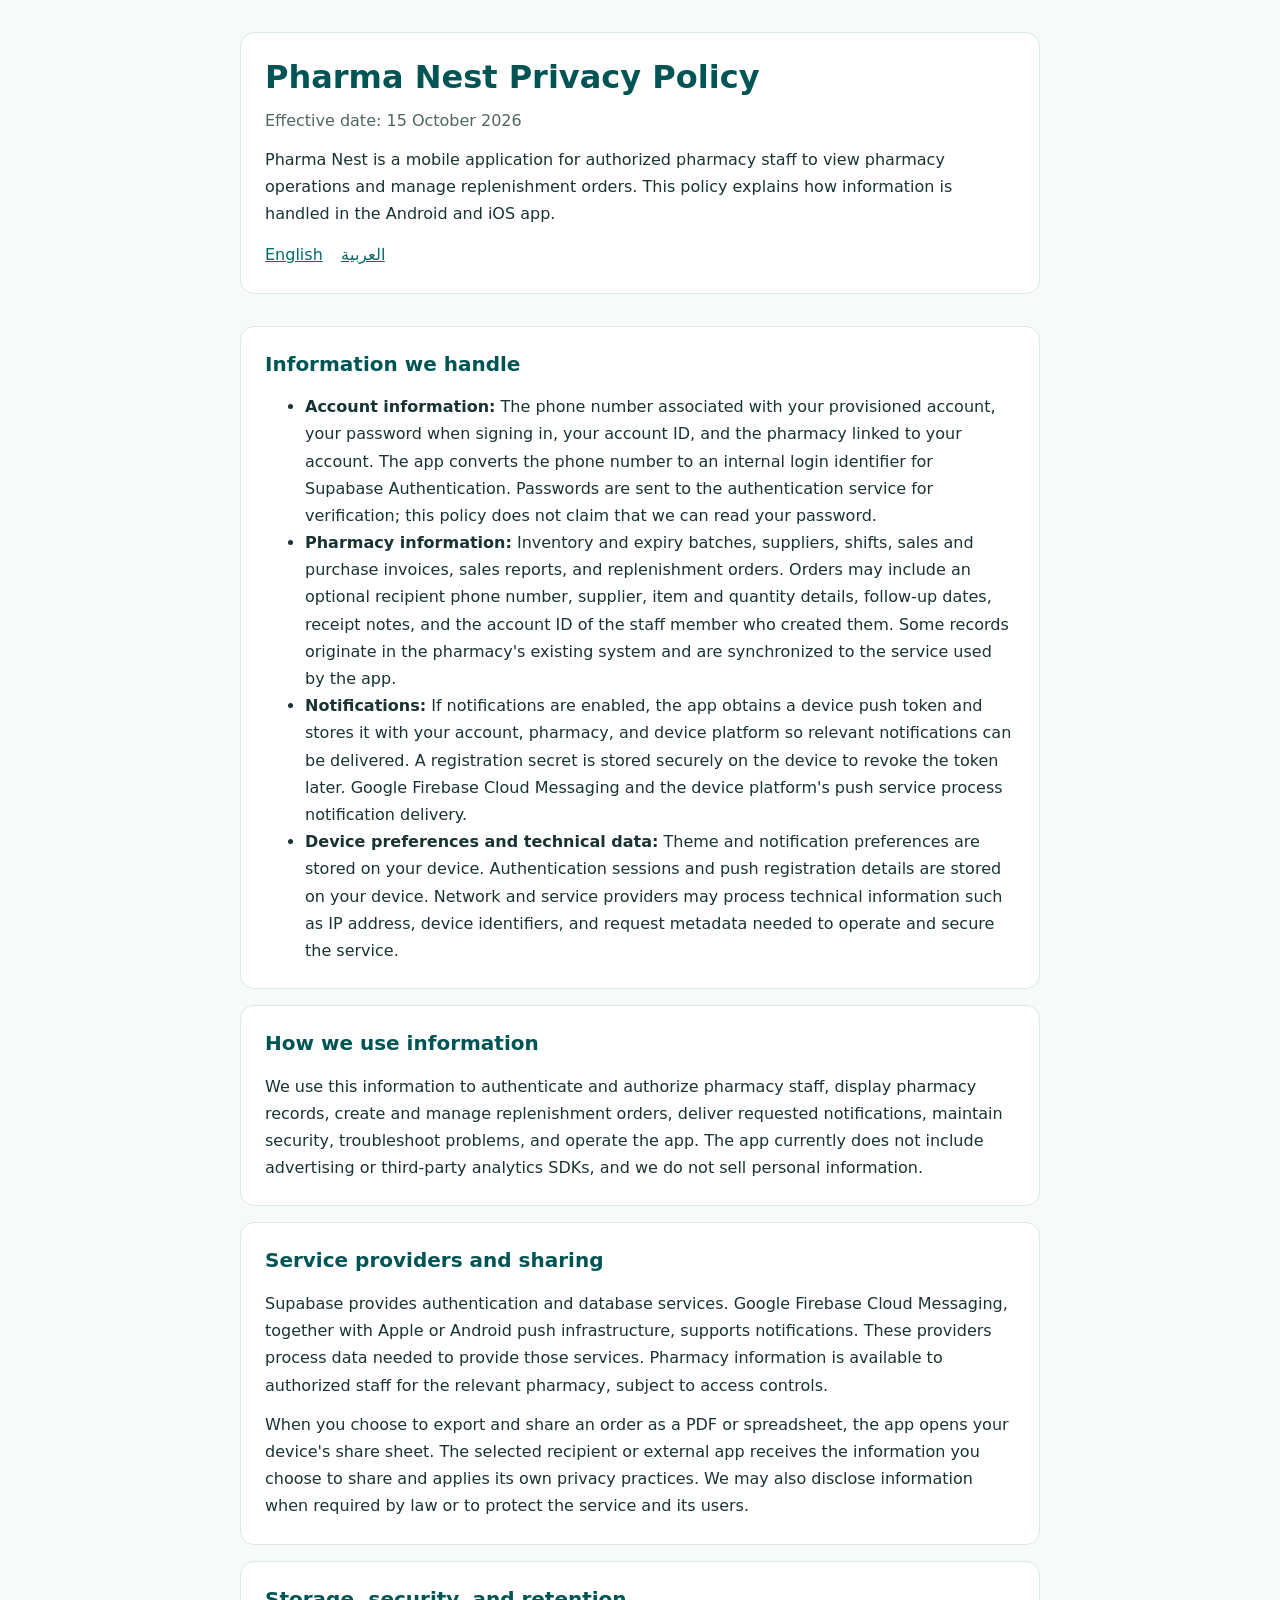
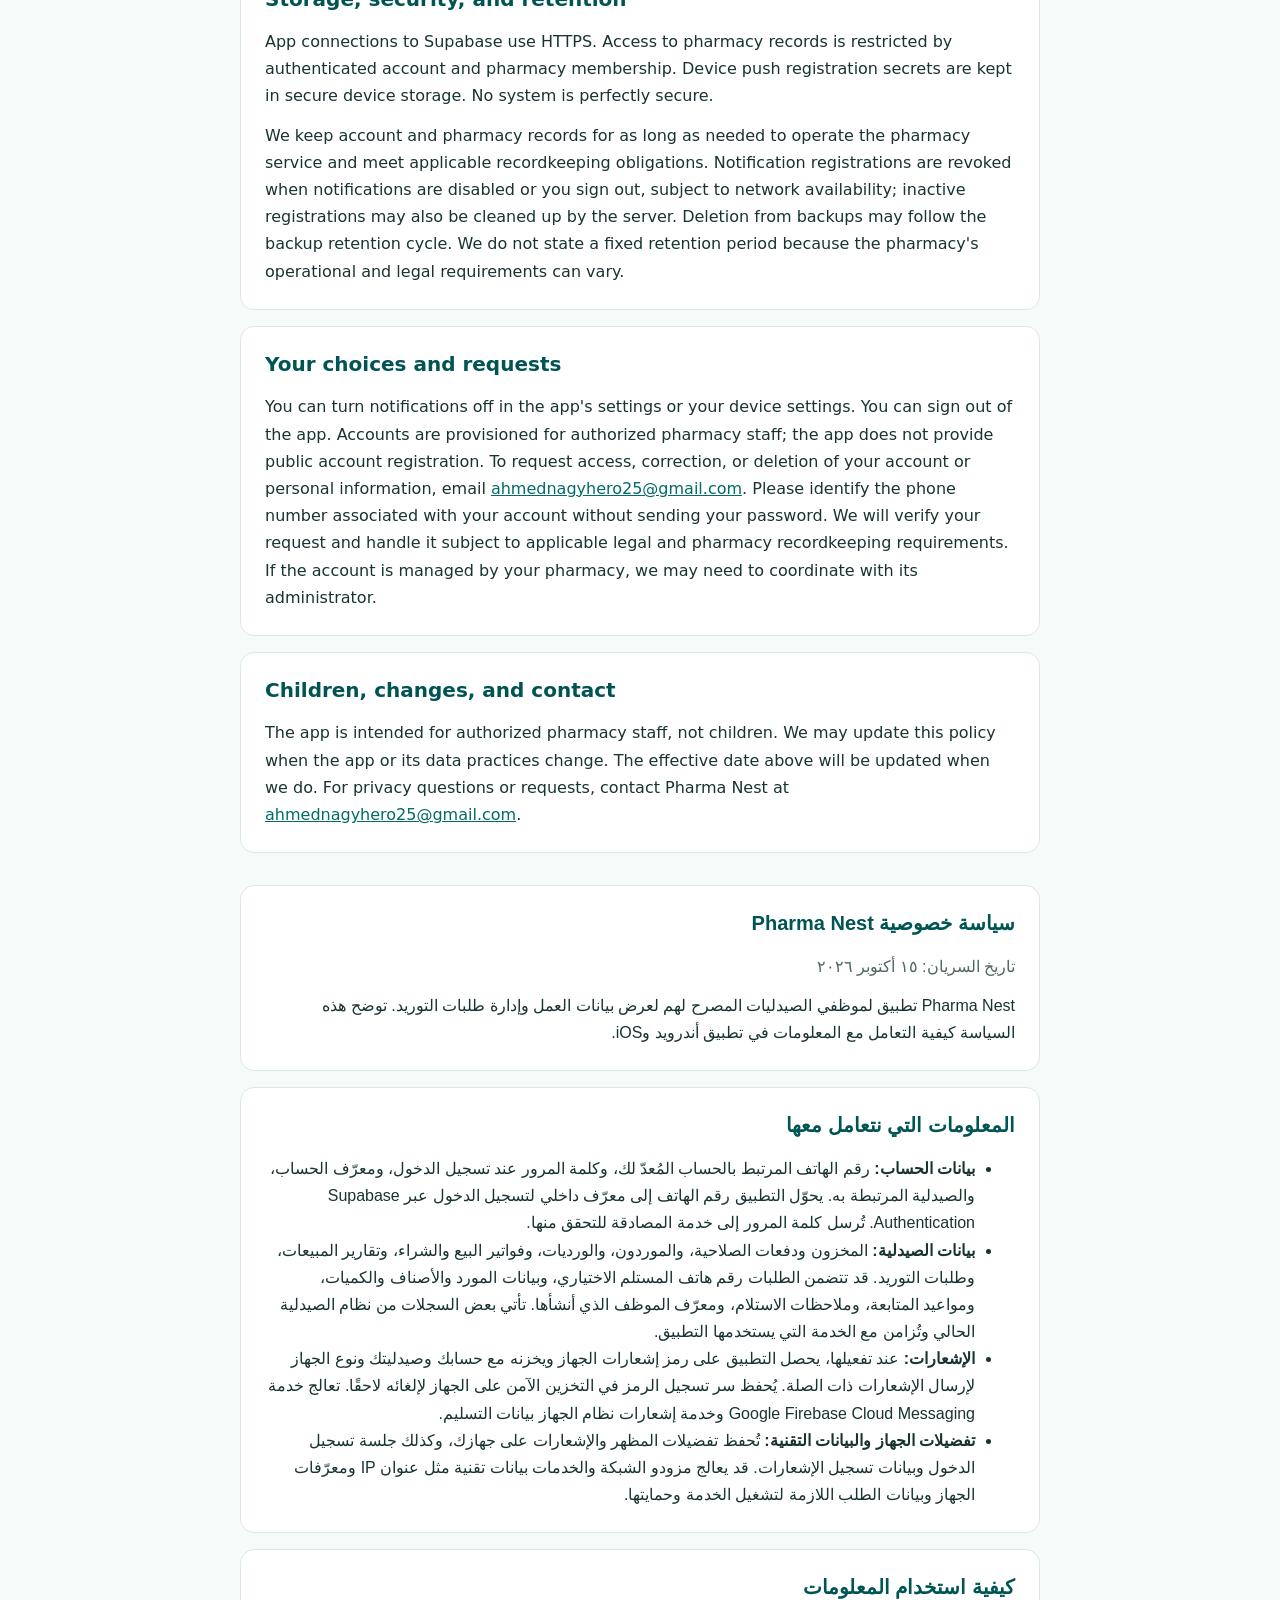
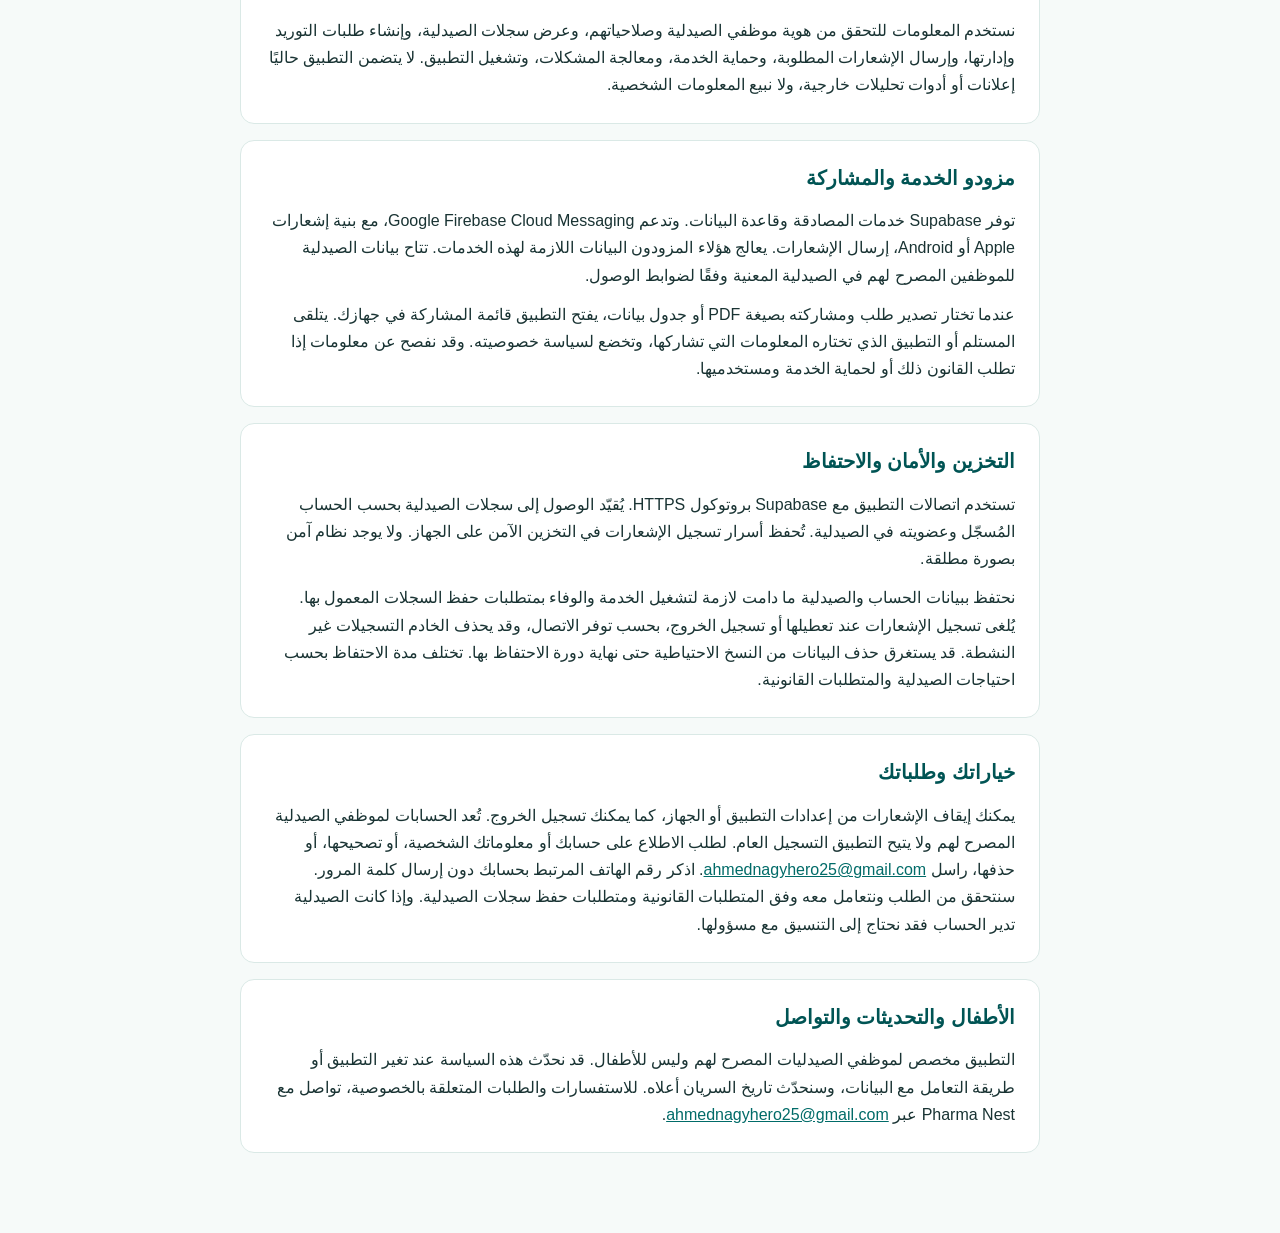
==== privacy-policy.html @ ee8a0f4d "init commit" ====
<!doctype html>
<html lang="en">
<head>
  <meta charset="utf-8">
  <meta name="viewport" content="width=device-width, initial-scale=1">
  <meta name="description" content="Privacy Policy for the Pharma Nest mobile application.">
  <title>Privacy Policy | Pharma Nest</title>
  <style>
    :root { color-scheme: light; font-family: system-ui, -apple-system, BlinkMacSystemFont, "Segoe UI", sans-serif; }
    body { margin: 0; color: #193333; background: #f6faf9; line-height: 1.7; }
    main { max-width: 800px; margin: 0 auto; padding: 32px 20px 64px; }
    header, section { background: #fff; border: 1px solid #dae9e6; border-radius: 14px; padding: 24px; margin-bottom: 16px; }
    h1, h2 { color: #005454; line-height: 1.3; }
    h1 { margin: 0 0 8px; }
    h2 { margin-top: 0; font-size: 1.25rem; }
    p, ul { margin: 0 0 12px; }
    p:last-child, ul:last-child { margin-bottom: 0; }
    a { color: #006b68; overflow-wrap: anywhere; }
    .meta { color: #506664; }
    .language-links { display: flex; gap: 18px; flex-wrap: wrap; margin-top: 14px; }
    .language { margin-top: 32px; }
    [lang="ar"] { font-family: Tahoma, Arial, sans-serif; }
    @media (max-width: 560px) { header, section { padding: 18px; } main { padding: 16px 12px 40px; } }
  </style>
</head>
<body>
<main>
  <header>
    <h1>Pharma Nest Privacy Policy</h1>
    <p class="meta">Effective date: 15 October 2026</p>
    <p>Pharma Nest is a mobile application for authorized pharmacy staff to view pharmacy operations and manage replenishment orders. This policy explains how information is handled in the Android and iOS app.</p>
    <nav class="language-links" aria-label="Policy languages">
      <a href="#english">English</a>
      <a href="#arabic" lang="ar">العربية</a>
    </nav>
  </header>

  <div id="english" class="language">
    <section>
      <h2>Information we handle</h2>
      <ul>
        <li><strong>Account information:</strong> The phone number associated with your provisioned account, your password when signing in, your account ID, and the pharmacy linked to your account. The app converts the phone number to an internal login identifier for Supabase Authentication. Passwords are sent to the authentication service for verification; this policy does not claim that we can read your password.</li>
        <li><strong>Pharmacy information:</strong> Inventory and expiry batches, suppliers, shifts, sales and purchase invoices, sales reports, and replenishment orders. Orders may include an optional recipient phone number, supplier, item and quantity details, follow-up dates, receipt notes, and the account ID of the staff member who created them. Some records originate in the pharmacy's existing system and are synchronized to the service used by the app.</li>
        <li><strong>Notifications:</strong> If notifications are enabled, the app obtains a device push token and stores it with your account, pharmacy, and device platform so relevant notifications can be delivered. A registration secret is stored securely on the device to revoke the token later. Google Firebase Cloud Messaging and the device platform's push service process notification delivery.</li>
        <li><strong>Device preferences and technical data:</strong> Theme and notification preferences are stored on your device. Authentication sessions and push registration details are stored on your device. Network and service providers may process technical information such as IP address, device identifiers, and request metadata needed to operate and secure the service.</li>
      </ul>
    </section>
    <section>
      <h2>How we use information</h2>
      <p>We use this information to authenticate and authorize pharmacy staff, display pharmacy records, create and manage replenishment orders, deliver requested notifications, maintain security, troubleshoot problems, and operate the app. The app currently does not include advertising or third-party analytics SDKs, and we do not sell personal information.</p>
    </section>
    <section>
      <h2>Service providers and sharing</h2>
      <p>Supabase provides authentication and database services. Google Firebase Cloud Messaging, together with Apple or Android push infrastructure, supports notifications. These providers process data needed to provide those services. Pharmacy information is available to authorized staff for the relevant pharmacy, subject to access controls.</p>
      <p>When you choose to export and share an order as a PDF or spreadsheet, the app opens your device's share sheet. The selected recipient or external app receives the information you choose to share and applies its own privacy practices. We may also disclose information when required by law or to protect the service and its users.</p>
    </section>
    <section>
      <h2>Storage, security, and retention</h2>
      <p>App connections to Supabase use HTTPS. Access to pharmacy records is restricted by authenticated account and pharmacy membership. Device push registration secrets are kept in secure device storage. No system is perfectly secure.</p>
      <p>We keep account and pharmacy records for as long as needed to operate the pharmacy service and meet applicable recordkeeping obligations. Notification registrations are revoked when notifications are disabled or you sign out, subject to network availability; inactive registrations may also be cleaned up by the server. Deletion from backups may follow the backup retention cycle. We do not state a fixed retention period because the pharmacy's operational and legal requirements can vary.</p>
    </section>
    <section>
      <h2>Your choices and requests</h2>
      <p>You can turn notifications off in the app's settings or your device settings. You can sign out of the app. Accounts are provisioned for authorized pharmacy staff; the app does not provide public account registration. To request access, correction, or deletion of your account or personal information, email <a href="mailto:ahmednagyhero25@gmail.com">ahmednagyhero25@gmail.com</a>. Please identify the phone number associated with your account without sending your password. We will verify your request and handle it subject to applicable legal and pharmacy recordkeeping requirements. If the account is managed by your pharmacy, we may need to coordinate with its administrator.</p>
    </section>
    <section>
      <h2>Children, changes, and contact</h2>
      <p>The app is intended for authorized pharmacy staff, not children. We may update this policy when the app or its data practices change. The effective date above will be updated when we do. For privacy questions or requests, contact Pharma Nest at <a href="mailto:ahmednagyhero25@gmail.com">ahmednagyhero25@gmail.com</a>.</p>
    </section>
  </div>

  <div id="arabic" class="language" lang="ar" dir="rtl">
    <section>
      <h2>سياسة خصوصية Pharma Nest</h2>
      <p class="meta">تاريخ السريان: ١٥ أكتوبر ٢٠٢٦</p>
      <p>Pharma Nest تطبيق لموظفي الصيدليات المصرح لهم لعرض بيانات العمل وإدارة طلبات التوريد. توضح هذه السياسة كيفية التعامل مع المعلومات في تطبيق أندرويد وiOS.</p>
    </section>
    <section>
      <h2>المعلومات التي نتعامل معها</h2>
      <ul>
        <li><strong>بيانات الحساب:</strong> رقم الهاتف المرتبط بالحساب المُعدّ لك، وكلمة المرور عند تسجيل الدخول، ومعرّف الحساب، والصيدلية المرتبطة به. يحوّل التطبيق رقم الهاتف إلى معرّف داخلي لتسجيل الدخول عبر Supabase Authentication. تُرسل كلمة المرور إلى خدمة المصادقة للتحقق منها.</li>
        <li><strong>بيانات الصيدلية:</strong> المخزون ودفعات الصلاحية، والموردون، والورديات، وفواتير البيع والشراء، وتقارير المبيعات، وطلبات التوريد. قد تتضمن الطلبات رقم هاتف المستلم الاختياري، وبيانات المورد والأصناف والكميات، ومواعيد المتابعة، وملاحظات الاستلام، ومعرّف الموظف الذي أنشأها. تأتي بعض السجلات من نظام الصيدلية الحالي وتُزامن مع الخدمة التي يستخدمها التطبيق.</li>
        <li><strong>الإشعارات:</strong> عند تفعيلها، يحصل التطبيق على رمز إشعارات الجهاز ويخزنه مع حسابك وصيدليتك ونوع الجهاز لإرسال الإشعارات ذات الصلة. يُحفظ سر تسجيل الرمز في التخزين الآمن على الجهاز لإلغائه لاحقًا. تعالج خدمة Google Firebase Cloud Messaging وخدمة إشعارات نظام الجهاز بيانات التسليم.</li>
        <li><strong>تفضيلات الجهاز والبيانات التقنية:</strong> تُحفظ تفضيلات المظهر والإشعارات على جهازك، وكذلك جلسة تسجيل الدخول وبيانات تسجيل الإشعارات. قد يعالج مزودو الشبكة والخدمات بيانات تقنية مثل عنوان IP ومعرّفات الجهاز وبيانات الطلب اللازمة لتشغيل الخدمة وحمايتها.</li>
      </ul>
    </section>
    <section>
      <h2>كيفية استخدام المعلومات</h2>
      <p>نستخدم المعلومات للتحقق من هوية موظفي الصيدلية وصلاحياتهم، وعرض سجلات الصيدلية، وإنشاء طلبات التوريد وإدارتها، وإرسال الإشعارات المطلوبة، وحماية الخدمة، ومعالجة المشكلات، وتشغيل التطبيق. لا يتضمن التطبيق حاليًا إعلانات أو أدوات تحليلات خارجية، ولا نبيع المعلومات الشخصية.</p>
    </section>
    <section>
      <h2>مزودو الخدمة والمشاركة</h2>
      <p>توفر Supabase خدمات المصادقة وقاعدة البيانات. وتدعم Google Firebase Cloud Messaging، مع بنية إشعارات Apple أو Android، إرسال الإشعارات. يعالج هؤلاء المزودون البيانات اللازمة لهذه الخدمات. تتاح بيانات الصيدلية للموظفين المصرح لهم في الصيدلية المعنية وفقًا لضوابط الوصول.</p>
      <p>عندما تختار تصدير طلب ومشاركته بصيغة PDF أو جدول بيانات، يفتح التطبيق قائمة المشاركة في جهازك. يتلقى المستلم أو التطبيق الذي تختاره المعلومات التي تشاركها، وتخضع لسياسة خصوصيته. وقد نفصح عن معلومات إذا تطلب القانون ذلك أو لحماية الخدمة ومستخدميها.</p>
    </section>
    <section>
      <h2>التخزين والأمان والاحتفاظ</h2>
      <p>تستخدم اتصالات التطبيق مع Supabase بروتوكول HTTPS. يُقيّد الوصول إلى سجلات الصيدلية بحسب الحساب المُسجّل وعضويته في الصيدلية. تُحفظ أسرار تسجيل الإشعارات في التخزين الآمن على الجهاز. ولا يوجد نظام آمن بصورة مطلقة.</p>
      <p>نحتفظ ببيانات الحساب والصيدلية ما دامت لازمة لتشغيل الخدمة والوفاء بمتطلبات حفظ السجلات المعمول بها. يُلغى تسجيل الإشعارات عند تعطيلها أو تسجيل الخروج، بحسب توفر الاتصال، وقد يحذف الخادم التسجيلات غير النشطة. قد يستغرق حذف البيانات من النسخ الاحتياطية حتى نهاية دورة الاحتفاظ بها. تختلف مدة الاحتفاظ بحسب احتياجات الصيدلية والمتطلبات القانونية.</p>
    </section>
    <section>
      <h2>خياراتك وطلباتك</h2>
      <p>يمكنك إيقاف الإشعارات من إعدادات التطبيق أو الجهاز، كما يمكنك تسجيل الخروج. تُعد الحسابات لموظفي الصيدلية المصرح لهم ولا يتيح التطبيق التسجيل العام. لطلب الاطلاع على حسابك أو معلوماتك الشخصية، أو تصحيحها، أو حذفها، راسل <a href="mailto:ahmednagyhero25@gmail.com" dir="ltr">ahmednagyhero25@gmail.com</a>. اذكر رقم الهاتف المرتبط بحسابك دون إرسال كلمة المرور. سنتحقق من الطلب ونتعامل معه وفق المتطلبات القانونية ومتطلبات حفظ سجلات الصيدلية. وإذا كانت الصيدلية تدير الحساب فقد نحتاج إلى التنسيق مع مسؤولها.</p>
    </section>
    <section>
      <h2>الأطفال والتحديثات والتواصل</h2>
      <p>التطبيق مخصص لموظفي الصيدليات المصرح لهم وليس للأطفال. قد نحدّث هذه السياسة عند تغير التطبيق أو طريقة التعامل مع البيانات، وسنحدّث تاريخ السريان أعلاه. للاستفسارات والطلبات المتعلقة بالخصوصية، تواصل مع Pharma Nest عبر <a href="mailto:ahmednagyhero25@gmail.com" dir="ltr">ahmednagyhero25@gmail.com</a>.</p>
    </section>
  </div>
</main>
</body>
</html>
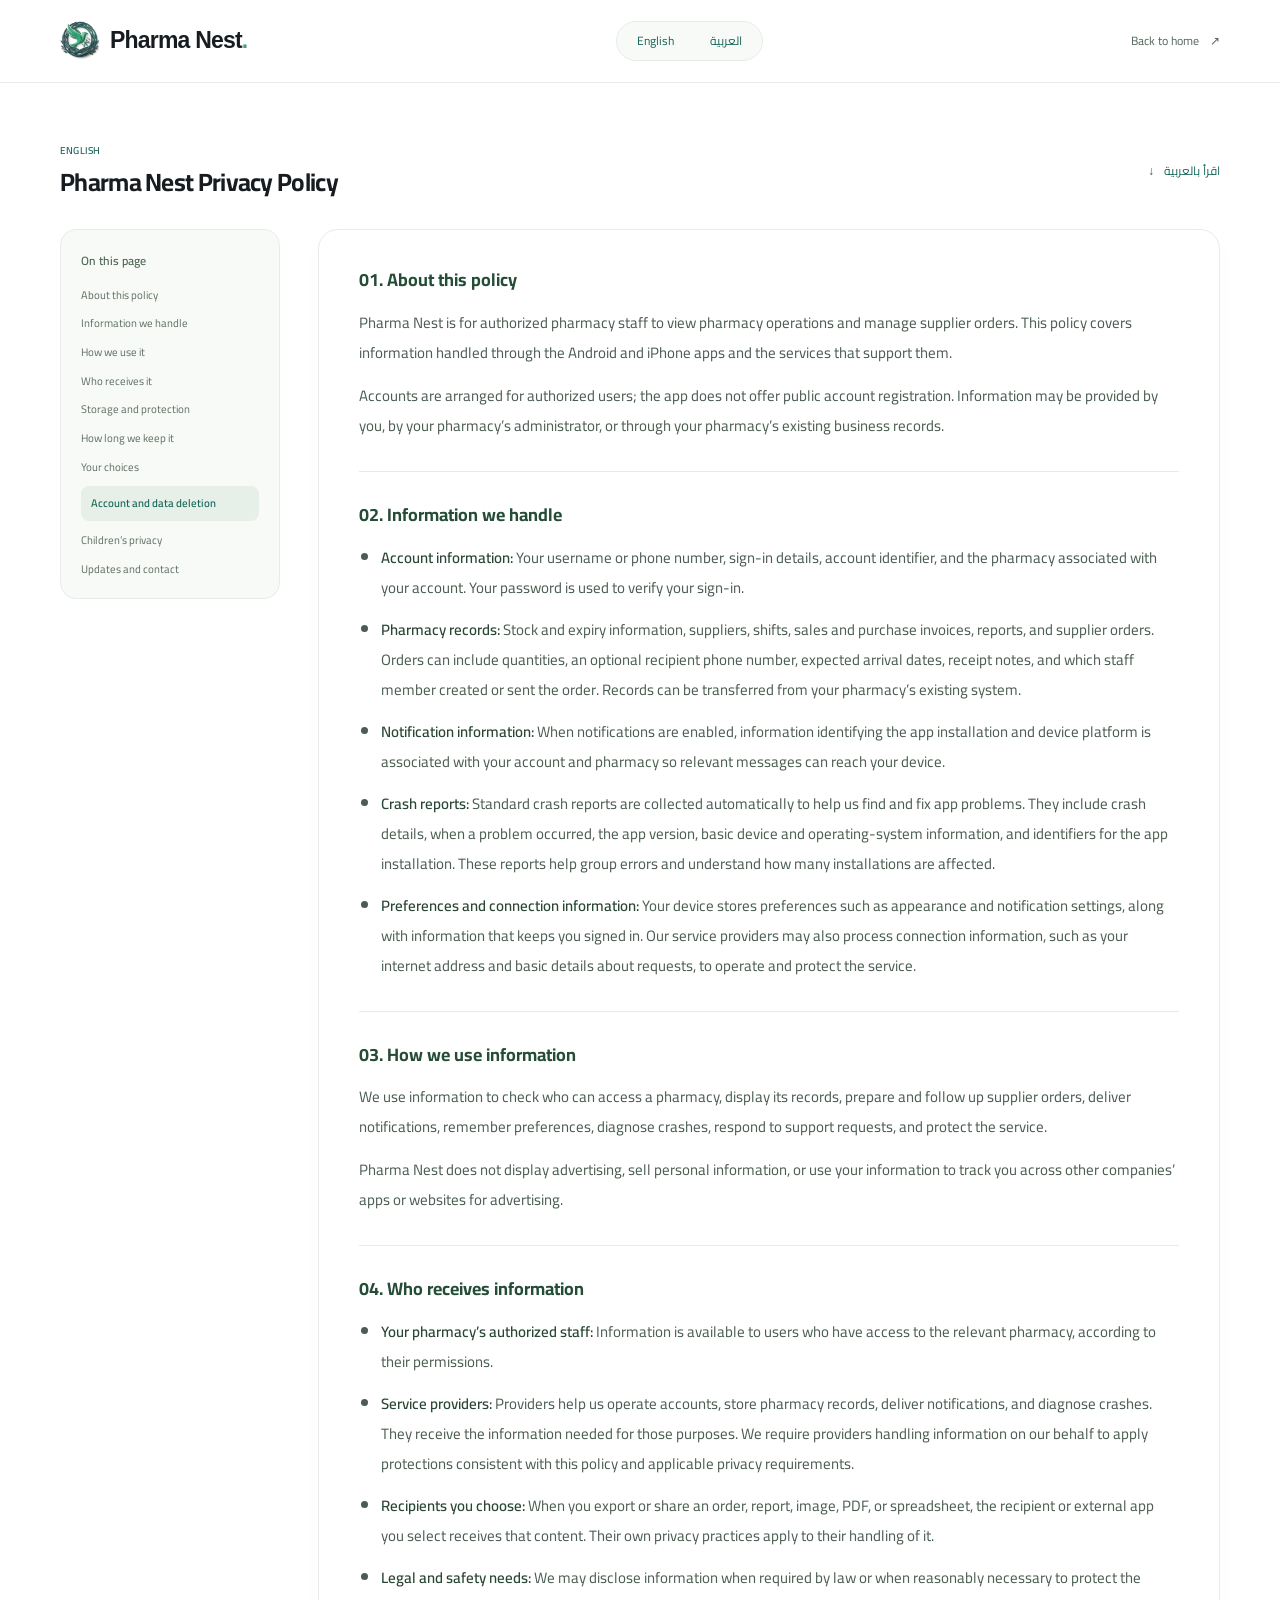
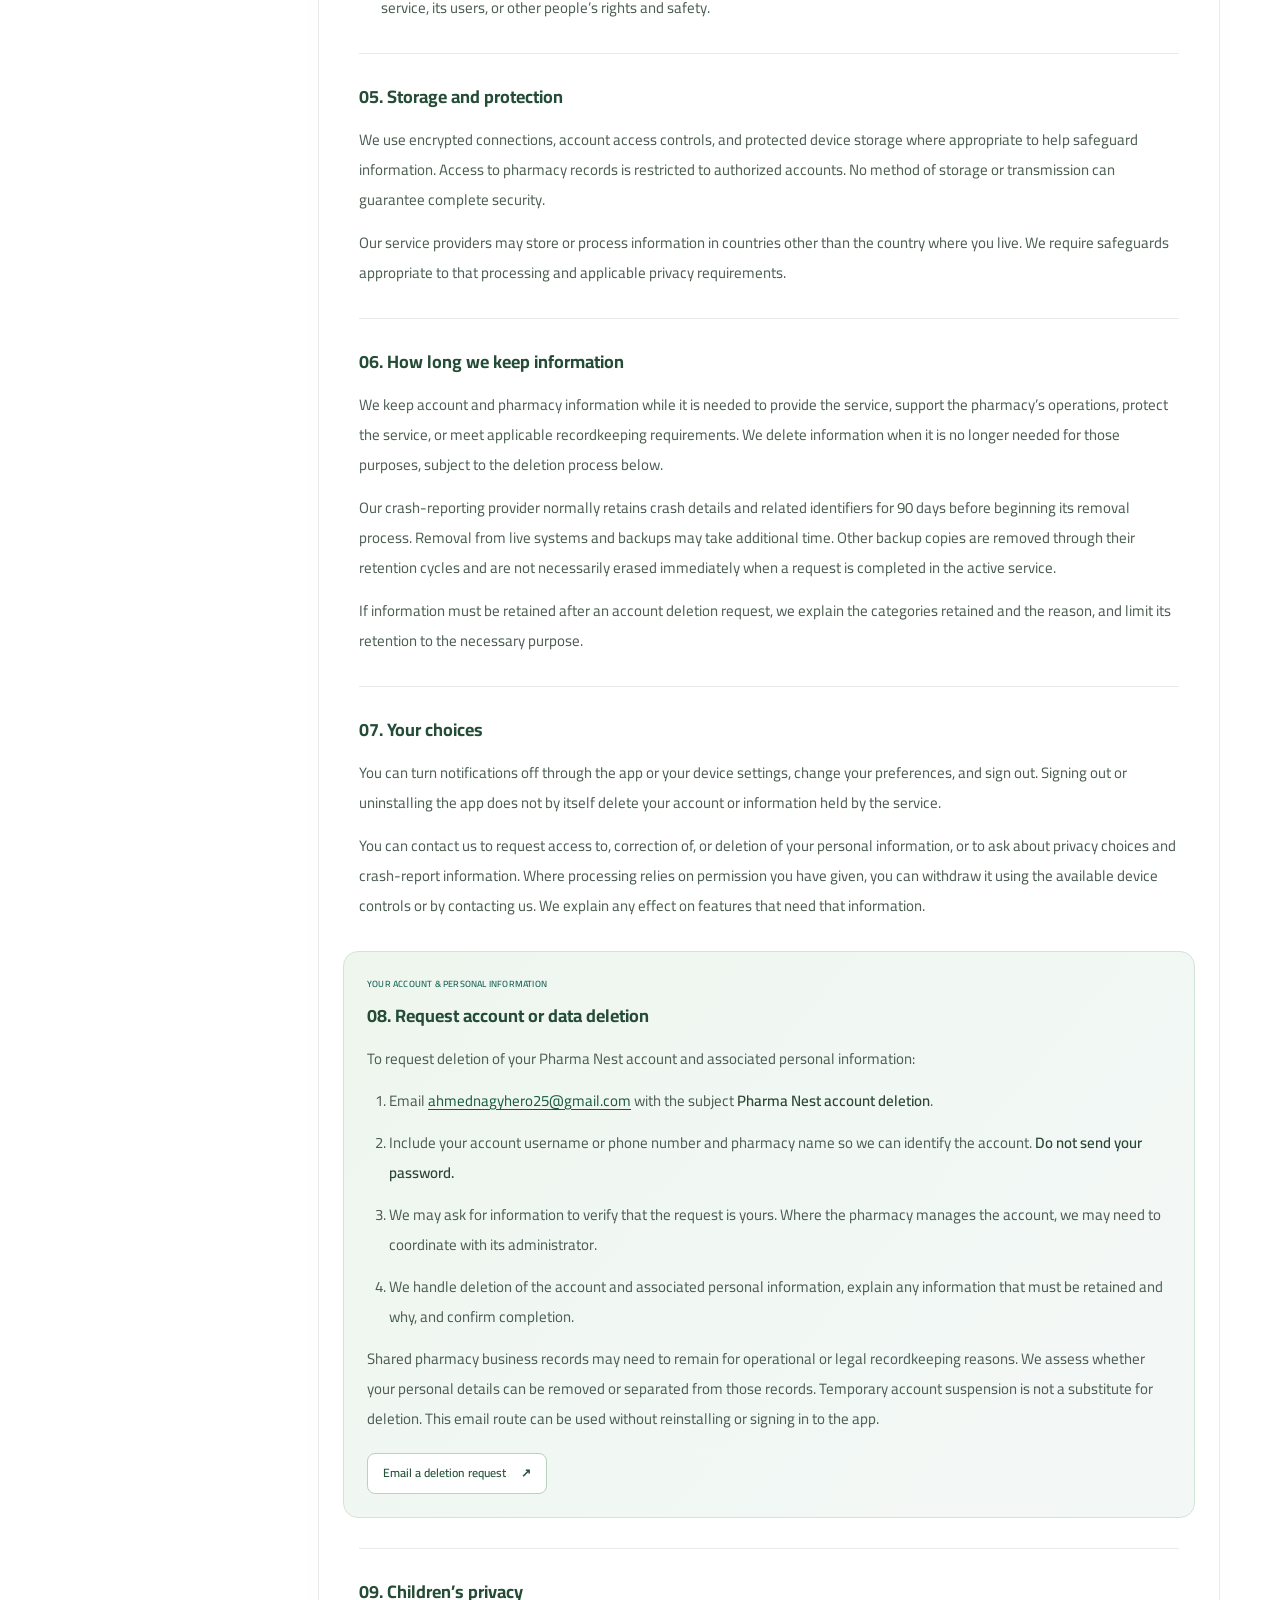
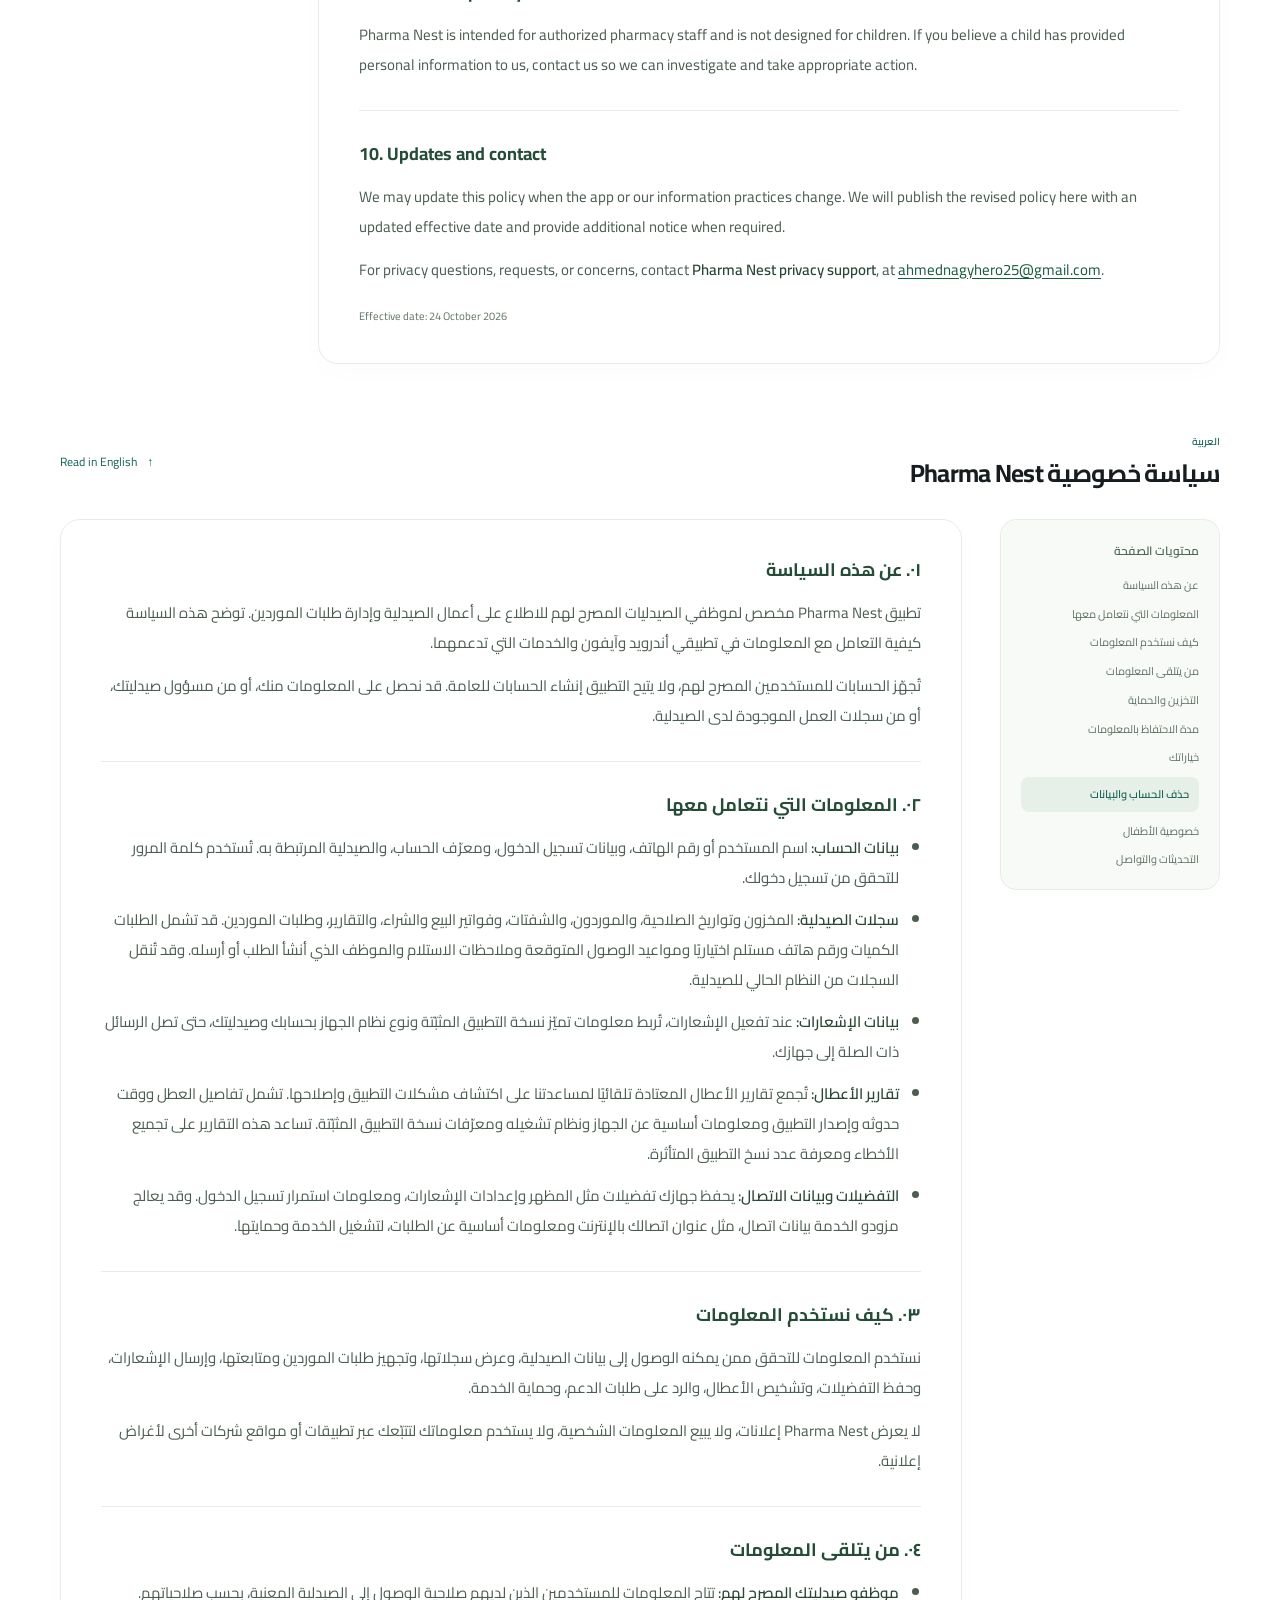
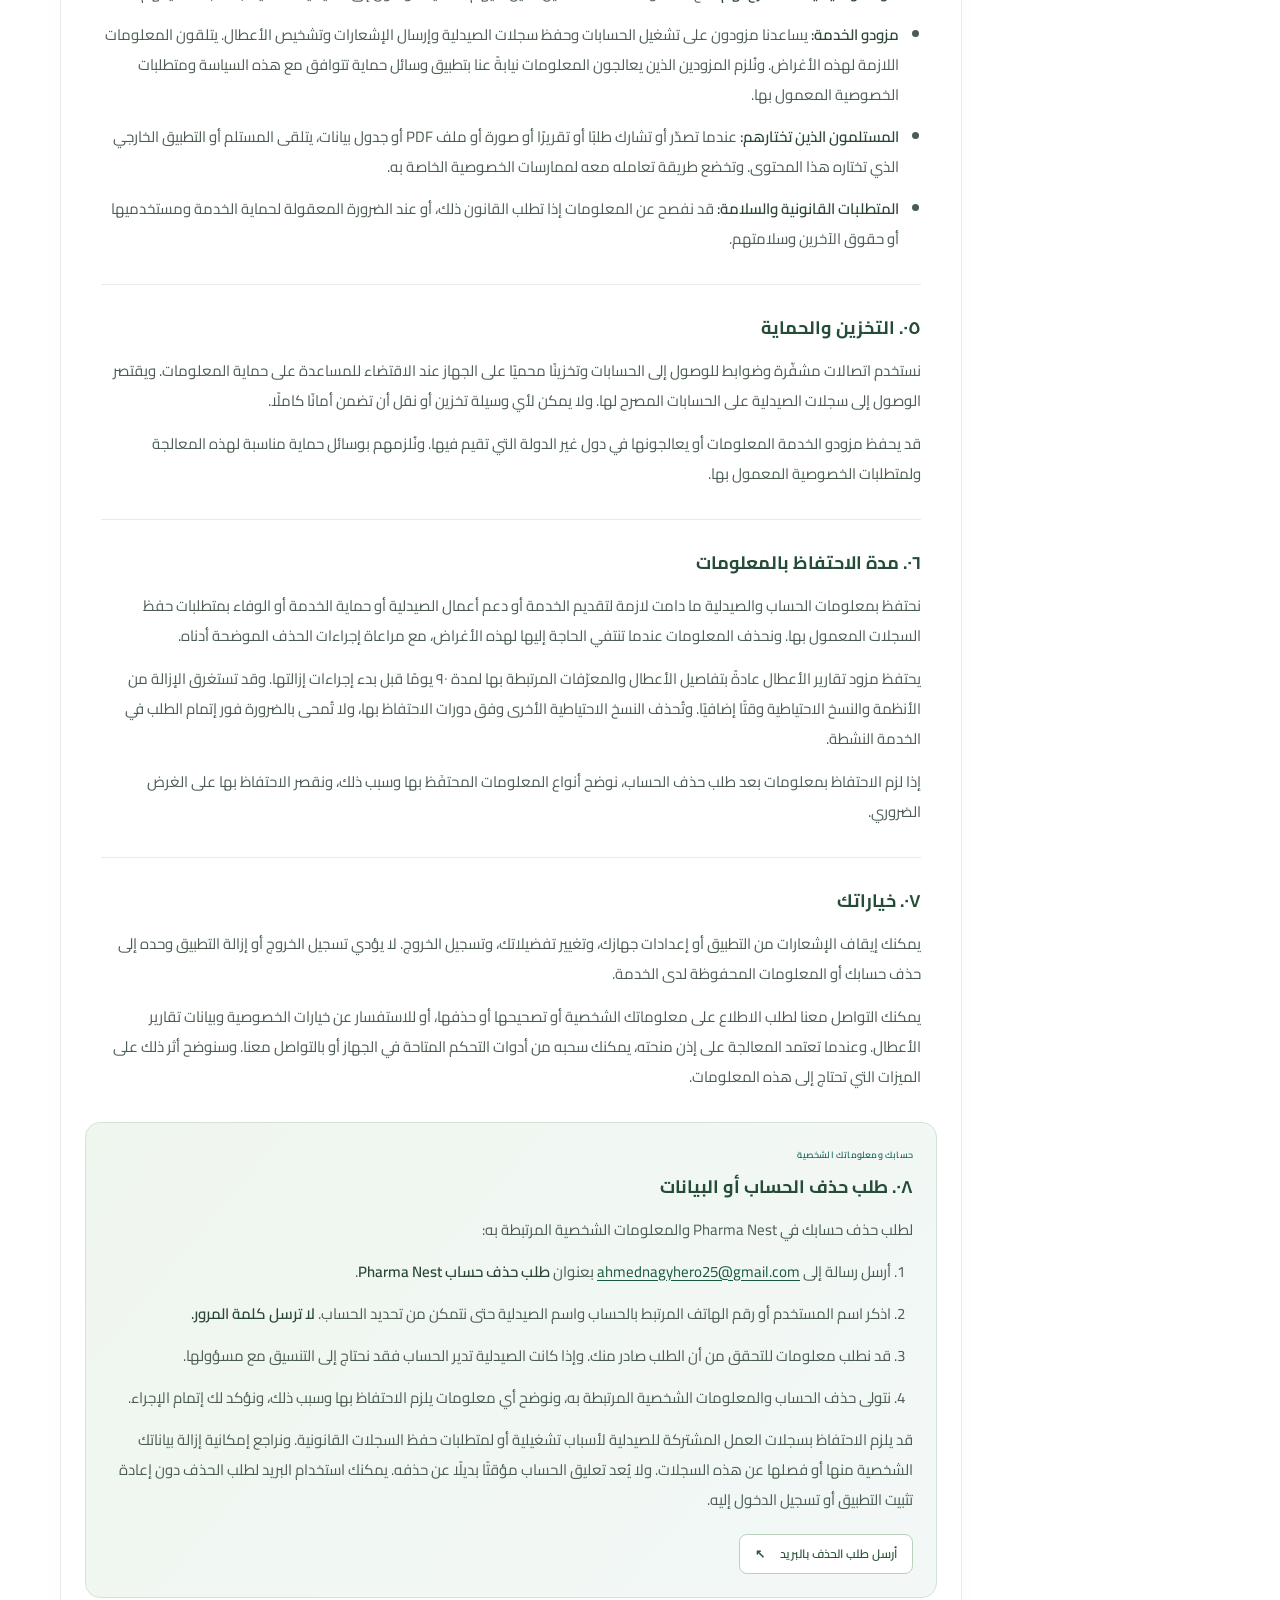
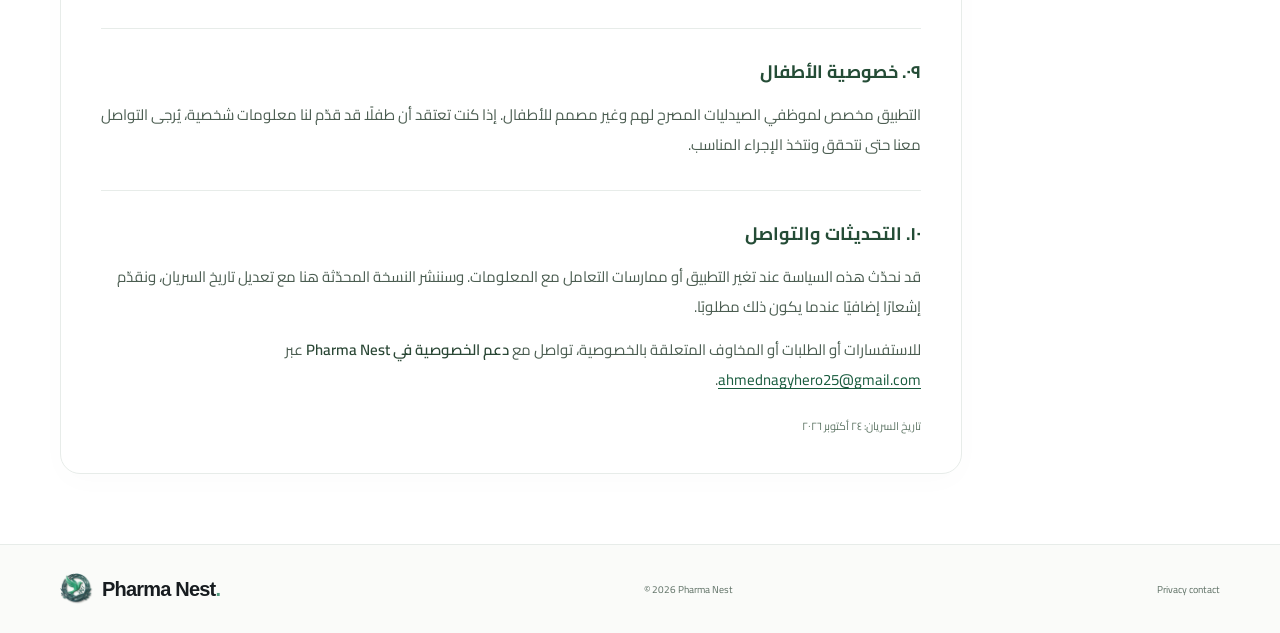
==== commit 536dfc2c: "chore: update privacy policy" ====
--- a/privacy-policy.html
+++ b/privacy-policy.html
@@ -1,112 +1,211 @@
 <!doctype html>
-<html lang="en">
+<html lang="en" dir="ltr">
 <head>
   <meta charset="utf-8">
   <meta name="viewport" content="width=device-width, initial-scale=1">
-  <meta name="description" content="Privacy Policy for the Pharma Nest mobile application.">
+  <meta name="theme-color" content="#5a9f86">
+  <meta name="description" content="Pharma Nest Privacy Policy: how we handle account information, pharmacy records, notifications and crash reports, and how to request access or deletion. Available in English and Arabic.">
   <title>Privacy Policy | Pharma Nest</title>
-  <style>
-    :root { color-scheme: light; font-family: system-ui, -apple-system, BlinkMacSystemFont, "Segoe UI", sans-serif; }
-    body { margin: 0; color: #193333; background: #f6faf9; line-height: 1.7; }
-    main { max-width: 800px; margin: 0 auto; padding: 32px 20px 64px; }
-    header, section { background: #fff; border: 1px solid #dae9e6; border-radius: 14px; padding: 24px; margin-bottom: 16px; }
-    h1, h2 { color: #005454; line-height: 1.3; }
-    h1 { margin: 0 0 8px; }
-    h2 { margin-top: 0; font-size: 1.25rem; }
-    p, ul { margin: 0 0 12px; }
-    p:last-child, ul:last-child { margin-bottom: 0; }
-    a { color: #006b68; overflow-wrap: anywhere; }
-    .meta { color: #506664; }
-    .language-links { display: flex; gap: 18px; flex-wrap: wrap; margin-top: 14px; }
-    .language { margin-top: 32px; }
-    [lang="ar"] { font-family: Tahoma, Arial, sans-serif; }
-    @media (max-width: 560px) { header, section { padding: 18px; } main { padding: 16px 12px 40px; } }
-  </style>
+  <link rel="icon" href="assets/logo.png" type="image/png">
+  <link rel="preload" href="assets/fonts/Cairo-Regular.ttf" as="font" type="font/ttf" crossorigin>
+  <link rel="stylesheet" href="styles.css?v=20261023-images1">
+  <link rel="stylesheet" href="privacy.css?v=20261024-policy2">
 </head>
-<body>
-<main>
-  <header>
-    <h1>Pharma Nest Privacy Policy</h1>
-    <p class="meta">Effective date: 15 October 2026</p>
-    <p>Pharma Nest is a mobile application for authorized pharmacy staff to view pharmacy operations and manage replenishment orders. This policy explains how information is handled in the Android and iOS app.</p>
-    <nav class="language-links" aria-label="Policy languages">
-      <a href="#english">English</a>
-      <a href="#arabic" lang="ar">العربية</a>
+<body class="privacy-page">
+<a class="skip-link" href="#main">Skip to policy / انتقل إلى السياسة</a>
+<header class="policy-nav">
+  <div class="container policy-nav-inner">
+    <a class="brand" href="index.html" aria-label="Pharma Nest home"><img src="assets/logo.png" width="42" height="42" alt=""><span dir="ltr">Pharma Nest<span class="brand-dot">.</span></span></a>
+    <nav class="policy-language-links" aria-label="Choose policy language">
+      <a href="#english" lang="en" hreflang="en">English</a>
+      <a href="#arabic" lang="ar" hreflang="ar" dir="rtl">العربية</a>
     </nav>
-  </header>
+    <a class="policy-home" href="index.html">Back to home <span aria-hidden="true">↗</span></a>
+  </div>
+</header>
+<main id="main">
+  <section class="container policy-language" id="english" lang="en" dir="ltr" aria-labelledby="english-title">
+    <div class="policy-language-heading"><div><span class="eyebrow">ENGLISH</span><h1 id="english-title">Pharma Nest Privacy Policy</h1></div><a href="#arabic" lang="ar" dir="rtl">اقرأ بالعربية <span aria-hidden="true">↓</span></a></div>
+    <div class="policy-grid">
+      <aside class="policy-toc" aria-label="English policy contents">
+        <p>On this page</p>
+        <ol>
+          <li><a href="#en-about">About this policy</a></li>
+          <li><a href="#en-information">Information we handle</a></li>
+          <li><a href="#en-use">How we use it</a></li>
+          <li><a href="#en-sharing">Who receives it</a></li>
+          <li><a href="#en-security">Storage and protection</a></li>
+          <li><a href="#en-retention">How long we keep it</a></li>
+          <li><a href="#en-choices">Your choices</a></li>
+          <li><a class="policy-delete-link" href="#delete-account">Account and data deletion</a></li>
+          <li><a href="#en-children">Children’s privacy</a></li>
+          <li><a href="#en-contact">Updates and contact</a></li>
+        </ol>
+      </aside>
+      <article class="policy-paper" aria-labelledby="english-title">
+        <section id="en-about">
+          <h3>01. About this policy</h3>
+          <p>Pharma Nest is for authorized pharmacy staff to view pharmacy operations and manage supplier orders. This policy covers information handled through the Android and iPhone apps and the services that support them.</p>
+          <p>Accounts are arranged for authorized users; the app does not offer public account registration. Information may be provided by you, by your pharmacy’s administrator, or through your pharmacy’s existing business records.</p>
+        </section>
+        <section id="en-information">
+          <h3>02. Information we handle</h3>
+          <ul>
+            <li><strong>Account information:</strong> Your username or phone number, sign-in details, account identifier, and the pharmacy associated with your account. Your password is used to verify your sign-in.</li>
+            <li><strong>Pharmacy records:</strong> Stock and expiry information, suppliers, shifts, sales and purchase invoices, reports, and supplier orders. Orders can include quantities, an optional recipient phone number, expected arrival dates, receipt notes, and which staff member created or sent the order. Records can be transferred from your pharmacy’s existing system.</li>
+            <li><strong>Notification information:</strong> When notifications are enabled, information identifying the app installation and device platform is associated with your account and pharmacy so relevant messages can reach your device.</li>
+            <li><strong>Crash reports:</strong> Standard crash reports are collected automatically to help us find and fix app problems. They include crash details, when a problem occurred, the app version, basic device and operating-system information, and identifiers for the app installation. These reports help group errors and understand how many installations are affected.</li>
+            <li><strong>Preferences and connection information:</strong> Your device stores preferences such as appearance and notification settings, along with information that keeps you signed in. Our service providers may also process connection information, such as your internet address and basic details about requests, to operate and protect the service.</li>
+          </ul>
+        </section>
+        <section id="en-use">
+          <h3>03. How we use information</h3>
+          <p>We use information to check who can access a pharmacy, display its records, prepare and follow up supplier orders, deliver notifications, remember preferences, diagnose crashes, respond to support requests, and protect the service.</p>
+          <p>Pharma Nest does not display advertising, sell personal information, or use your information to track you across other companies’ apps or websites for advertising.</p>
+        </section>
+        <section id="en-sharing">
+          <h3>04. Who receives information</h3>
+          <ul>
+            <li><strong>Your pharmacy’s authorized staff:</strong> Information is available to users who have access to the relevant pharmacy, according to their permissions.</li>
+            <li><strong>Service providers:</strong> Providers help us operate accounts, store pharmacy records, deliver notifications, and diagnose crashes. They receive the information needed for those purposes. We require providers handling information on our behalf to apply protections consistent with this policy and applicable privacy requirements.</li>
+            <li><strong>Recipients you choose:</strong> When you export or share an order, report, image, PDF, or spreadsheet, the recipient or external app you select receives that content. Their own privacy practices apply to their handling of it.</li>
+            <li><strong>Legal and safety needs:</strong> We may disclose information when required by law or when reasonably necessary to protect the service, its users, or other people’s rights and safety.</li>
+          </ul>
+        </section>
+        <section id="en-security">
+          <h3>05. Storage and protection</h3>
+          <p>We use encrypted connections, account access controls, and protected device storage where appropriate to help safeguard information. Access to pharmacy records is restricted to authorized accounts. No method of storage or transmission can guarantee complete security.</p>
+          <p>Our service providers may store or process information in countries other than the country where you live. We require safeguards appropriate to that processing and applicable privacy requirements.</p>
+        </section>
+        <section id="en-retention">
+          <h3>06. How long we keep information</h3>
+          <p>We keep account and pharmacy information while it is needed to provide the service, support the pharmacy’s operations, protect the service, or meet applicable recordkeeping requirements. We delete information when it is no longer needed for those purposes, subject to the deletion process below.</p>
+          <p>Our crash-reporting provider normally retains crash details and related identifiers for 90 days before beginning its removal process. Removal from live systems and backups may take additional time. Other backup copies are removed through their retention cycles and are not necessarily erased immediately when a request is completed in the active service.</p>
+          <p>If information must be retained after an account deletion request, we explain the categories retained and the reason, and limit its retention to the necessary purpose.</p>
+        </section>
+        <section id="en-choices">
+          <h3>07. Your choices</h3>
+          <p>You can turn notifications off through the app or your device settings, change your preferences, and sign out. Signing out or uninstalling the app does not by itself delete your account or information held by the service.</p>
+          <p>You can contact us to request access to, correction of, or deletion of your personal information, or to ask about privacy choices and crash-report information. Where processing relies on permission you have given, you can withdraw it using the available device controls or by contacting us. We explain any effect on features that need that information.</p>
+        </section>
+        <section class="policy-deletion" id="delete-account" aria-labelledby="en-delete-title">
+          <span class="eyebrow">YOUR ACCOUNT &amp; PERSONAL INFORMATION</span>
+          <h3 id="en-delete-title">08. Request account or data deletion</h3>
+          <p>To request deletion of your Pharma Nest account and associated personal information:</p>
+          <ol>
+            <li>Email <a href="mailto:ahmednagyhero25@gmail.com?subject=Pharma%20Nest%20account%20deletion">ahmednagyhero25@gmail.com</a> with the subject <strong>Pharma Nest account deletion</strong>.</li>
+            <li>Include your account username or phone number and pharmacy name so we can identify the account. <strong>Do not send your password.</strong></li>
+            <li>We may ask for information to verify that the request is yours. Where the pharmacy manages the account, we may need to coordinate with its administrator.</li>
+            <li>We handle deletion of the account and associated personal information, explain any information that must be retained and why, and confirm completion.</li>
+          </ol>
+          <p>Shared pharmacy business records may need to remain for operational or legal recordkeeping reasons. We assess whether your personal details can be removed or separated from those records. Temporary account suspension is not a substitute for deletion. This email route can be used without reinstalling or signing in to the app.</p>
+          <a class="policy-action" href="mailto:ahmednagyhero25@gmail.com?subject=Pharma%20Nest%20account%20deletion">Email a deletion request <span aria-hidden="true">↗</span></a>
+        </section>
+        <section id="en-children">
+          <h3>09. Children’s privacy</h3>
+          <p>Pharma Nest is intended for authorized pharmacy staff and is not designed for children. If you believe a child has provided personal information to us, contact us so we can investigate and take appropriate action.</p>
+        </section>
+        <section id="en-contact">
+          <h3>10. Updates and contact</h3>
+          <p>We may update this policy when the app or our information practices change. We will publish the revised policy here with an updated effective date and provide additional notice when required.</p>
+          <p>For privacy questions, requests, or concerns, contact <strong>Pharma Nest privacy support</strong>, at <a href="mailto:ahmednagyhero25@gmail.com">ahmednagyhero25@gmail.com</a>.</p>
+          <p class="policy-date">Effective date: <time datetime="2026-10-24">24 October 2026</time></p>
+        </section>
+      </article>
+    </div>
+  </section>
 
-  <div id="english" class="language">
-    <section>
-      <h2>Information we handle</h2>
-      <ul>
-        <li><strong>Account information:</strong> The phone number associated with your provisioned account, your password when signing in, your account ID, and the pharmacy linked to your account. The app converts the phone number to an internal login identifier for Supabase Authentication. Passwords are sent to the authentication service for verification; this policy does not claim that we can read your password.</li>
-        <li><strong>Pharmacy information:</strong> Inventory and expiry batches, suppliers, shifts, sales and purchase invoices, sales reports, and replenishment orders. Orders may include an optional recipient phone number, supplier, item and quantity details, follow-up dates, receipt notes, and the account ID of the staff member who created them. Some records originate in the pharmacy's existing system and are synchronized to the service used by the app.</li>
-        <li><strong>Notifications:</strong> If notifications are enabled, the app obtains a device push token and stores it with your account, pharmacy, and device platform so relevant notifications can be delivered. A registration secret is stored securely on the device to revoke the token later. Google Firebase Cloud Messaging and the device platform's push service process notification delivery.</li>
-        <li><strong>Device preferences and technical data:</strong> Theme and notification preferences are stored on your device. Authentication sessions and push registration details are stored on your device. Network and service providers may process technical information such as IP address, device identifiers, and request metadata needed to operate and secure the service.</li>
-      </ul>
-    </section>
-    <section>
-      <h2>How we use information</h2>
-      <p>We use this information to authenticate and authorize pharmacy staff, display pharmacy records, create and manage replenishment orders, deliver requested notifications, maintain security, troubleshoot problems, and operate the app. The app currently does not include advertising or third-party analytics SDKs, and we do not sell personal information.</p>
-    </section>
-    <section>
-      <h2>Service providers and sharing</h2>
-      <p>Supabase provides authentication and database services. Google Firebase Cloud Messaging, together with Apple or Android push infrastructure, supports notifications. These providers process data needed to provide those services. Pharmacy information is available to authorized staff for the relevant pharmacy, subject to access controls.</p>
-      <p>When you choose to export and share an order as a PDF or spreadsheet, the app opens your device's share sheet. The selected recipient or external app receives the information you choose to share and applies its own privacy practices. We may also disclose information when required by law or to protect the service and its users.</p>
-    </section>
-    <section>
-      <h2>Storage, security, and retention</h2>
-      <p>App connections to Supabase use HTTPS. Access to pharmacy records is restricted by authenticated account and pharmacy membership. Device push registration secrets are kept in secure device storage. No system is perfectly secure.</p>
-      <p>We keep account and pharmacy records for as long as needed to operate the pharmacy service and meet applicable recordkeeping obligations. Notification registrations are revoked when notifications are disabled or you sign out, subject to network availability; inactive registrations may also be cleaned up by the server. Deletion from backups may follow the backup retention cycle. We do not state a fixed retention period because the pharmacy's operational and legal requirements can vary.</p>
-    </section>
-    <section>
-      <h2>Your choices and requests</h2>
-      <p>You can turn notifications off in the app's settings or your device settings. You can sign out of the app. Accounts are provisioned for authorized pharmacy staff; the app does not provide public account registration. To request access, correction, or deletion of your account or personal information, email <a href="mailto:ahmednagyhero25@gmail.com">ahmednagyhero25@gmail.com</a>. Please identify the phone number associated with your account without sending your password. We will verify your request and handle it subject to applicable legal and pharmacy recordkeeping requirements. If the account is managed by your pharmacy, we may need to coordinate with its administrator.</p>
-    </section>
-    <section>
-      <h2>Children, changes, and contact</h2>
-      <p>The app is intended for authorized pharmacy staff, not children. We may update this policy when the app or its data practices change. The effective date above will be updated when we do. For privacy questions or requests, contact Pharma Nest at <a href="mailto:ahmednagyhero25@gmail.com">ahmednagyhero25@gmail.com</a>.</p>
-    </section>
-  </div>
-
-  <div id="arabic" class="language" lang="ar" dir="rtl">
-    <section>
-      <h2>سياسة خصوصية Pharma Nest</h2>
-      <p class="meta">تاريخ السريان: ١٥ أكتوبر ٢٠٢٦</p>
-      <p>Pharma Nest تطبيق لموظفي الصيدليات المصرح لهم لعرض بيانات العمل وإدارة طلبات التوريد. توضح هذه السياسة كيفية التعامل مع المعلومات في تطبيق أندرويد وiOS.</p>
-    </section>
-    <section>
-      <h2>المعلومات التي نتعامل معها</h2>
-      <ul>
-        <li><strong>بيانات الحساب:</strong> رقم الهاتف المرتبط بالحساب المُعدّ لك، وكلمة المرور عند تسجيل الدخول، ومعرّف الحساب، والصيدلية المرتبطة به. يحوّل التطبيق رقم الهاتف إلى معرّف داخلي لتسجيل الدخول عبر Supabase Authentication. تُرسل كلمة المرور إلى خدمة المصادقة للتحقق منها.</li>
-        <li><strong>بيانات الصيدلية:</strong> المخزون ودفعات الصلاحية، والموردون، والورديات، وفواتير البيع والشراء، وتقارير المبيعات، وطلبات التوريد. قد تتضمن الطلبات رقم هاتف المستلم الاختياري، وبيانات المورد والأصناف والكميات، ومواعيد المتابعة، وملاحظات الاستلام، ومعرّف الموظف الذي أنشأها. تأتي بعض السجلات من نظام الصيدلية الحالي وتُزامن مع الخدمة التي يستخدمها التطبيق.</li>
-        <li><strong>الإشعارات:</strong> عند تفعيلها، يحصل التطبيق على رمز إشعارات الجهاز ويخزنه مع حسابك وصيدليتك ونوع الجهاز لإرسال الإشعارات ذات الصلة. يُحفظ سر تسجيل الرمز في التخزين الآمن على الجهاز لإلغائه لاحقًا. تعالج خدمة Google Firebase Cloud Messaging وخدمة إشعارات نظام الجهاز بيانات التسليم.</li>
-        <li><strong>تفضيلات الجهاز والبيانات التقنية:</strong> تُحفظ تفضيلات المظهر والإشعارات على جهازك، وكذلك جلسة تسجيل الدخول وبيانات تسجيل الإشعارات. قد يعالج مزودو الشبكة والخدمات بيانات تقنية مثل عنوان IP ومعرّفات الجهاز وبيانات الطلب اللازمة لتشغيل الخدمة وحمايتها.</li>
-      </ul>
-    </section>
-    <section>
-      <h2>كيفية استخدام المعلومات</h2>
-      <p>نستخدم المعلومات للتحقق من هوية موظفي الصيدلية وصلاحياتهم، وعرض سجلات الصيدلية، وإنشاء طلبات التوريد وإدارتها، وإرسال الإشعارات المطلوبة، وحماية الخدمة، ومعالجة المشكلات، وتشغيل التطبيق. لا يتضمن التطبيق حاليًا إعلانات أو أدوات تحليلات خارجية، ولا نبيع المعلومات الشخصية.</p>
-    </section>
-    <section>
-      <h2>مزودو الخدمة والمشاركة</h2>
-      <p>توفر Supabase خدمات المصادقة وقاعدة البيانات. وتدعم Google Firebase Cloud Messaging، مع بنية إشعارات Apple أو Android، إرسال الإشعارات. يعالج هؤلاء المزودون البيانات اللازمة لهذه الخدمات. تتاح بيانات الصيدلية للموظفين المصرح لهم في الصيدلية المعنية وفقًا لضوابط الوصول.</p>
-      <p>عندما تختار تصدير طلب ومشاركته بصيغة PDF أو جدول بيانات، يفتح التطبيق قائمة المشاركة في جهازك. يتلقى المستلم أو التطبيق الذي تختاره المعلومات التي تشاركها، وتخضع لسياسة خصوصيته. وقد نفصح عن معلومات إذا تطلب القانون ذلك أو لحماية الخدمة ومستخدميها.</p>
-    </section>
-    <section>
-      <h2>التخزين والأمان والاحتفاظ</h2>
-      <p>تستخدم اتصالات التطبيق مع Supabase بروتوكول HTTPS. يُقيّد الوصول إلى سجلات الصيدلية بحسب الحساب المُسجّل وعضويته في الصيدلية. تُحفظ أسرار تسجيل الإشعارات في التخزين الآمن على الجهاز. ولا يوجد نظام آمن بصورة مطلقة.</p>
-      <p>نحتفظ ببيانات الحساب والصيدلية ما دامت لازمة لتشغيل الخدمة والوفاء بمتطلبات حفظ السجلات المعمول بها. يُلغى تسجيل الإشعارات عند تعطيلها أو تسجيل الخروج، بحسب توفر الاتصال، وقد يحذف الخادم التسجيلات غير النشطة. قد يستغرق حذف البيانات من النسخ الاحتياطية حتى نهاية دورة الاحتفاظ بها. تختلف مدة الاحتفاظ بحسب احتياجات الصيدلية والمتطلبات القانونية.</p>
-    </section>
-    <section>
-      <h2>خياراتك وطلباتك</h2>
-      <p>يمكنك إيقاف الإشعارات من إعدادات التطبيق أو الجهاز، كما يمكنك تسجيل الخروج. تُعد الحسابات لموظفي الصيدلية المصرح لهم ولا يتيح التطبيق التسجيل العام. لطلب الاطلاع على حسابك أو معلوماتك الشخصية، أو تصحيحها، أو حذفها، راسل <a href="mailto:ahmednagyhero25@gmail.com" dir="ltr">ahmednagyhero25@gmail.com</a>. اذكر رقم الهاتف المرتبط بحسابك دون إرسال كلمة المرور. سنتحقق من الطلب ونتعامل معه وفق المتطلبات القانونية ومتطلبات حفظ سجلات الصيدلية. وإذا كانت الصيدلية تدير الحساب فقد نحتاج إلى التنسيق مع مسؤولها.</p>
-    </section>
-    <section>
-      <h2>الأطفال والتحديثات والتواصل</h2>
-      <p>التطبيق مخصص لموظفي الصيدليات المصرح لهم وليس للأطفال. قد نحدّث هذه السياسة عند تغير التطبيق أو طريقة التعامل مع البيانات، وسنحدّث تاريخ السريان أعلاه. للاستفسارات والطلبات المتعلقة بالخصوصية، تواصل مع Pharma Nest عبر <a href="mailto:ahmednagyhero25@gmail.com" dir="ltr">ahmednagyhero25@gmail.com</a>.</p>
-    </section>
-  </div>
+  <section class="container policy-language" id="arabic" lang="ar" dir="rtl" aria-labelledby="arabic-title">
+    <div class="policy-language-heading"><div><span class="eyebrow">العربية</span><h2 id="arabic-title">سياسة خصوصية <bdi>Pharma Nest</bdi></h2></div><a href="#english" lang="en" dir="ltr">Read in English <span aria-hidden="true">↑</span></a></div>
+    <div class="policy-grid">
+      <aside class="policy-toc" aria-label="محتويات سياسة الخصوصية بالعربية">
+        <p>محتويات الصفحة</p>
+        <ol>
+          <li><a href="#ar-about">عن هذه السياسة</a></li>
+          <li><a href="#ar-information">المعلومات التي نتعامل معها</a></li>
+          <li><a href="#ar-use">كيف نستخدم المعلومات</a></li>
+          <li><a href="#ar-sharing">من يتلقى المعلومات</a></li>
+          <li><a href="#ar-security">التخزين والحماية</a></li>
+          <li><a href="#ar-retention">مدة الاحتفاظ بالمعلومات</a></li>
+          <li><a href="#ar-choices">خياراتك</a></li>
+          <li><a class="policy-delete-link" href="#delete-account-ar">حذف الحساب والبيانات</a></li>
+          <li><a href="#ar-children">خصوصية الأطفال</a></li>
+          <li><a href="#ar-contact">التحديثات والتواصل</a></li>
+        </ol>
+      </aside>
+      <article class="policy-paper" aria-labelledby="arabic-title">
+        <section id="ar-about">
+          <h3>٠١. عن هذه السياسة</h3>
+          <p>تطبيق <bdi>Pharma Nest</bdi> مخصص لموظفي الصيدليات المصرح لهم للاطلاع على أعمال الصيدلية وإدارة طلبات الموردين. توضح هذه السياسة كيفية التعامل مع المعلومات في تطبيقي أندرويد وآيفون والخدمات التي تدعمهما.</p>
+          <p>تُجهّز الحسابات للمستخدمين المصرح لهم، ولا يتيح التطبيق إنشاء الحسابات للعامة. قد نحصل على المعلومات منك، أو من مسؤول صيدليتك، أو من سجلات العمل الموجودة لدى الصيدلية.</p>
+        </section>
+        <section id="ar-information">
+          <h3>٠٢. المعلومات التي نتعامل معها</h3>
+          <ul>
+            <li><strong>بيانات الحساب:</strong> اسم المستخدم أو رقم الهاتف، وبيانات تسجيل الدخول، ومعرّف الحساب، والصيدلية المرتبطة به. تُستخدم كلمة المرور للتحقق من تسجيل دخولك.</li>
+            <li><strong>سجلات الصيدلية:</strong> المخزون وتواريخ الصلاحية، والموردون، والشفتات، وفواتير البيع والشراء، والتقارير، وطلبات الموردين. قد تشمل الطلبات الكميات ورقم هاتف مستلم اختياريًا ومواعيد الوصول المتوقعة وملاحظات الاستلام والموظف الذي أنشأ الطلب أو أرسله. وقد تُنقل السجلات من النظام الحالي للصيدلية.</li>
+            <li><strong>بيانات الإشعارات:</strong> عند تفعيل الإشعارات، تُربط معلومات تميّز نسخة التطبيق المثبّتة ونوع نظام الجهاز بحسابك وصيدليتك، حتى تصل الرسائل ذات الصلة إلى جهازك.</li>
+            <li><strong>تقارير الأعطال:</strong> تُجمع تقارير الأعطال المعتادة تلقائيًا لمساعدتنا على اكتشاف مشكلات التطبيق وإصلاحها. تشمل تفاصيل العطل ووقت حدوثه وإصدار التطبيق ومعلومات أساسية عن الجهاز ونظام تشغيله ومعرّفات نسخة التطبيق المثبّتة. تساعد هذه التقارير على تجميع الأخطاء ومعرفة عدد نسخ التطبيق المتأثرة.</li>
+            <li><strong>التفضيلات وبيانات الاتصال:</strong> يحفظ جهازك تفضيلات مثل المظهر وإعدادات الإشعارات، ومعلومات استمرار تسجيل الدخول. وقد يعالج مزودو الخدمة بيانات اتصال، مثل عنوان اتصالك بالإنترنت ومعلومات أساسية عن الطلبات، لتشغيل الخدمة وحمايتها.</li>
+          </ul>
+        </section>
+        <section id="ar-use">
+          <h3>٠٣. كيف نستخدم المعلومات</h3>
+          <p>نستخدم المعلومات للتحقق ممن يمكنه الوصول إلى بيانات الصيدلية، وعرض سجلاتها، وتجهيز طلبات الموردين ومتابعتها، وإرسال الإشعارات، وحفظ التفضيلات، وتشخيص الأعطال، والرد على طلبات الدعم، وحماية الخدمة.</p>
+          <p>لا يعرض <bdi>Pharma Nest</bdi> إعلانات، ولا يبيع المعلومات الشخصية، ولا يستخدم معلوماتك لتتبّعك عبر تطبيقات أو مواقع شركات أخرى لأغراض إعلانية.</p>
+        </section>
+        <section id="ar-sharing">
+          <h3>٠٤. من يتلقى المعلومات</h3>
+          <ul>
+            <li><strong>موظفو صيدليتك المصرح لهم:</strong> تتاح المعلومات للمستخدمين الذين لديهم صلاحية الوصول إلى الصيدلية المعنية، بحسب صلاحياتهم.</li>
+            <li><strong>مزودو الخدمة:</strong> يساعدنا مزودون على تشغيل الحسابات وحفظ سجلات الصيدلية وإرسال الإشعارات وتشخيص الأعطال. يتلقون المعلومات اللازمة لهذه الأغراض. ونُلزم المزودين الذين يعالجون المعلومات نيابةً عنا بتطبيق وسائل حماية تتوافق مع هذه السياسة ومتطلبات الخصوصية المعمول بها.</li>
+            <li><strong>المستلمون الذين تختارهم:</strong> عندما تصدّر أو تشارك طلبًا أو تقريرًا أو صورة أو ملف PDF أو جدول بيانات، يتلقى المستلم أو التطبيق الخارجي الذي تختاره هذا المحتوى. وتخضع طريقة تعامله معه لممارسات الخصوصية الخاصة به.</li>
+            <li><strong>المتطلبات القانونية والسلامة:</strong> قد نفصح عن المعلومات إذا تطلب القانون ذلك، أو عند الضرورة المعقولة لحماية الخدمة ومستخدميها أو حقوق الآخرين وسلامتهم.</li>
+          </ul>
+        </section>
+        <section id="ar-security">
+          <h3>٠٥. التخزين والحماية</h3>
+          <p>نستخدم اتصالات مشفّرة وضوابط للوصول إلى الحسابات وتخزينًا محميًا على الجهاز عند الاقتضاء للمساعدة على حماية المعلومات. ويقتصر الوصول إلى سجلات الصيدلية على الحسابات المصرح لها. ولا يمكن لأي وسيلة تخزين أو نقل أن تضمن أمانًا كاملًا.</p>
+          <p>قد يحفظ مزودو الخدمة المعلومات أو يعالجونها في دول غير الدولة التي تقيم فيها. ونُلزمهم بوسائل حماية مناسبة لهذه المعالجة ولمتطلبات الخصوصية المعمول بها.</p>
+        </section>
+        <section id="ar-retention">
+          <h3>٠٦. مدة الاحتفاظ بالمعلومات</h3>
+          <p>نحتفظ بمعلومات الحساب والصيدلية ما دامت لازمة لتقديم الخدمة أو دعم أعمال الصيدلية أو حماية الخدمة أو الوفاء بمتطلبات حفظ السجلات المعمول بها. ونحذف المعلومات عندما تنتفي الحاجة إليها لهذه الأغراض، مع مراعاة إجراءات الحذف الموضحة أدناه.</p>
+          <p>يحتفظ مزود تقارير الأعطال عادةً بتفاصيل الأعطال والمعرّفات المرتبطة بها لمدة ٩٠ يومًا قبل بدء إجراءات إزالتها. وقد تستغرق الإزالة من الأنظمة والنسخ الاحتياطية وقتًا إضافيًا. وتُحذف النسخ الاحتياطية الأخرى وفق دورات الاحتفاظ بها، ولا تُمحى بالضرورة فور إتمام الطلب في الخدمة النشطة.</p>
+          <p>إذا لزم الاحتفاظ بمعلومات بعد طلب حذف الحساب، نوضح أنواع المعلومات المحتفَظ بها وسبب ذلك، ونقصر الاحتفاظ بها على الغرض الضروري.</p>
+        </section>
+        <section id="ar-choices">
+          <h3>٠٧. خياراتك</h3>
+          <p>يمكنك إيقاف الإشعارات من التطبيق أو إعدادات جهازك، وتغيير تفضيلاتك، وتسجيل الخروج. لا يؤدي تسجيل الخروج أو إزالة التطبيق وحده إلى حذف حسابك أو المعلومات المحفوظة لدى الخدمة.</p>
+          <p>يمكنك التواصل معنا لطلب الاطلاع على معلوماتك الشخصية أو تصحيحها أو حذفها، أو للاستفسار عن خيارات الخصوصية وبيانات تقارير الأعطال. وعندما تعتمد المعالجة على إذن منحته، يمكنك سحبه من أدوات التحكم المتاحة في الجهاز أو بالتواصل معنا. وسنوضح أثر ذلك على الميزات التي تحتاج إلى هذه المعلومات.</p>
+        </section>
+        <section class="policy-deletion" id="delete-account-ar" aria-labelledby="ar-delete-title">
+          <span class="eyebrow">حسابك ومعلوماتك الشخصية</span>
+          <h3 id="ar-delete-title">٠٨. طلب حذف الحساب أو البيانات</h3>
+          <p>لطلب حذف حسابك في <bdi>Pharma Nest</bdi> والمعلومات الشخصية المرتبطة به:</p>
+          <ol>
+            <li>أرسل رسالة إلى <a href="mailto:ahmednagyhero25@gmail.com?subject=%D8%B7%D9%84%D8%A8%20%D8%AD%D8%B0%D9%81%20%D8%AD%D8%B3%D8%A7%D8%A8%20Pharma%20Nest" dir="ltr">ahmednagyhero25@gmail.com</a> بعنوان <strong>طلب حذف حساب Pharma Nest</strong>.</li>
+            <li>اذكر اسم المستخدم أو رقم الهاتف المرتبط بالحساب واسم الصيدلية حتى نتمكن من تحديد الحساب. <strong>لا ترسل كلمة المرور.</strong></li>
+            <li>قد نطلب معلومات للتحقق من أن الطلب صادر منك. وإذا كانت الصيدلية تدير الحساب فقد نحتاج إلى التنسيق مع مسؤولها.</li>
+            <li>نتولى حذف الحساب والمعلومات الشخصية المرتبطة به، ونوضح أي معلومات يلزم الاحتفاظ بها وسبب ذلك، ونؤكد لك إتمام الإجراء.</li>
+          </ol>
+          <p>قد يلزم الاحتفاظ بسجلات العمل المشتركة للصيدلية لأسباب تشغيلية أو لمتطلبات حفظ السجلات القانونية. ونراجع إمكانية إزالة بياناتك الشخصية منها أو فصلها عن هذه السجلات. ولا يُعد تعليق الحساب مؤقتًا بديلًا عن حذفه. يمكنك استخدام البريد لطلب الحذف دون إعادة تثبيت التطبيق أو تسجيل الدخول إليه.</p>
+          <a class="policy-action" href="mailto:ahmednagyhero25@gmail.com?subject=%D8%B7%D9%84%D8%A8%20%D8%AD%D8%B0%D9%81%20%D8%AD%D8%B3%D8%A7%D8%A8%20Pharma%20Nest">أرسل طلب الحذف بالبريد <span aria-hidden="true">↖</span></a>
+        </section>
+        <section id="ar-children">
+          <h3>٠٩. خصوصية الأطفال</h3>
+          <p>التطبيق مخصص لموظفي الصيدليات المصرح لهم وغير مصمم للأطفال. إذا كنت تعتقد أن طفلًا قد قدّم لنا معلومات شخصية، يُرجى التواصل معنا حتى نتحقق ونتخذ الإجراء المناسب.</p>
+        </section>
+        <section id="ar-contact">
+          <h3>١٠. التحديثات والتواصل</h3>
+          <p>قد نحدّث هذه السياسة عند تغير التطبيق أو ممارسات التعامل مع المعلومات. وسننشر النسخة المحدّثة هنا مع تعديل تاريخ السريان، ونقدّم إشعارًا إضافيًا عندما يكون ذلك مطلوبًا.</p>
+          <p>للاستفسارات أو الطلبات أو المخاوف المتعلقة بالخصوصية، تواصل مع <strong>دعم الخصوصية في Pharma Nest</strong> عبر <a href="mailto:ahmednagyhero25@gmail.com" dir="ltr">ahmednagyhero25@gmail.com</a>.</p>
+          <p class="policy-date">تاريخ السريان: <time datetime="2026-10-24">٢٤ أكتوبر ٢٠٢٦</time></p>
+        </section>
+      </article>
+    </div>
+  </section>
 </main>
+<footer class="policy-footer"><div class="container"><a class="brand" href="index.html"><img src="assets/logo.png" width="34" height="34" alt=""><span dir="ltr">Pharma Nest<span class="brand-dot">.</span></span></a><p>© 2026 Pharma Nest</p><a href="mailto:ahmednagyhero25@gmail.com">Privacy contact</a></div></footer>
 </body>
 </html>
--- a/styles.css
+++ b/styles.css
@@ -0,0 +1,1618 @@
+@font-face {
+  font-family:Cairo;
+  src:url('assets/fonts/Cairo-Regular.ttf') format('truetype');
+  font-weight:400;
+  font-display:swap
+}
+@font-face {
+  font-family:Cairo;
+  src:url('assets/fonts/Cairo-SemiBold.ttf') format('truetype');
+  font-weight:600;
+  font-display:swap
+}
+@font-face {
+  font-family:Cairo;
+  src:url('assets/fonts/Cairo-Bold.ttf') format('truetype');
+  font-weight:700;
+  font-display:swap
+}
+:root {
+  --ink:#171c20;
+  --muted:#6a7476;
+  --green:#549a80;
+  --deep:#176459;
+  --line:#e7ece9;
+  --soft:#f7f9f8;
+  --radius:22px
+}
+* {
+  box-sizing:border-box
+}
+html {
+  scroll-behavior:smooth;
+  scroll-padding-top:100px
+}
+body {
+  margin:0;
+  background:#fff;
+  color:var(--ink);
+  font-family:Cairo,Arial,sans-serif;
+  font-size:15px;
+  line-height:1.9
+}
+a {
+  color:inherit;
+  text-decoration:none
+}
+button {
+  font:inherit
+}
+img {
+  display:block;
+  max-width:100%;
+  height:auto
+}
+svg {
+  width:24px;
+  height:24px;
+  fill:none;
+  stroke:currentColor;
+  stroke-width:1.6;
+  stroke-linecap:round;
+  stroke-linejoin:round
+}
+h1,h2,h3,p {
+  margin:0
+}
+h1,h2,h3 {
+  line-height:1.55
+}
+a,button,summary {
+  -webkit-tap-highlight-color:transparent
+}
+a:focus-visible,button:focus-visible,summary:focus-visible {
+  outline:3px solid var(--deep);
+  outline-offset:5px
+}
+section {
+  scroll-margin-top:24px
+}
+.container {
+  width:min(1160px,calc(100% - 64px));
+  margin-inline:auto
+}
+.skip-link {
+  position:fixed;
+  top:-100px;
+  inset-inline-start:20px;
+  padding:8px 20px;
+  background:#fff;
+  z-index:50
+}
+.skip-link:focus {
+  top:10px
+}
+.header {
+  height:84px;
+  border-bottom:1px solid var(--line);
+  background:#fffffff5;
+  position:sticky;
+  top:0;
+  z-index:20;
+  backdrop-filter:blur(16px)
+}
+.nav-wrap {
+  height:100%;
+  display:flex;
+  align-items:center;
+  justify-content:space-between;
+  gap:25px
+}
+.brand {
+  display:flex;
+  align-items:center;
+  gap:8px;
+  white-space:nowrap;
+  font-family:Arial,sans-serif;
+  font-weight:700;
+  font-size:23px;
+  letter-spacing:-.8px
+}
+.brand img {
+  object-fit:contain
+}
+.brand-dot {
+  color:var(--green)
+}
+nav {
+  display:flex;
+  align-items:center;
+  gap:30px;
+  font-size:13px
+}
+nav>a:not(.button) {
+  color:#555f60
+}
+nav>a:not(.button):hover {
+  color:var(--deep)
+}
+.button {
+  display:inline-flex;
+  align-items:center;
+  justify-content:center;
+  gap:24px;
+  padding:12px 25px;
+  border-radius:9px;
+  color:white;
+  background:var(--green);
+  box-shadow:inset 0 0 0 1px #ffffff50,inset 0 0 0 3px #ffffff15,0 3px 6px #32614e15;
+  border:1px solid #448a71;
+  font-weight:600;
+  font-size:14px;
+  transition:background .2s,transform .2s
+}
+.button:hover {
+  background:#418369;
+  transform:translateY(-2px)
+}
+.button>span {
+  font-size:21px;
+  line-height:1
+}
+.button-small {
+  font-size:12px;
+  padding:8px 18px;
+  gap:16px
+}
+.menu-toggle {
+  display:none
+}
+.hero {
+  position:relative;
+  overflow:hidden;
+  padding:64px 0 0
+}
+.hero-glow {
+  position:absolute;
+  top:10px;
+  left:50%;
+  transform:translateX(-50%);
+  width:1300px;
+  height:810px;
+  background:radial-gradient(ellipse at 70% 40%,#e2edce99,transparent 58%),radial-gradient(ellipse at 30% 60%,#d1e7edcc,transparent 62%);
+  filter:blur(35px);
+  pointer-events:none
+}
+.hero-content {
+  position:relative;
+  text-align:center
+}
+.announcement {
+  display:inline-flex;
+  align-items:center;
+  gap:9px;
+  border:1px solid #dfe9e1;
+  background:#ffffffb5;
+  border-radius:50px;
+  padding:4px 5px 4px 14px;
+  box-shadow:0 2px 6px #334a3610;
+  font-size:11px;
+  color:#56625b
+}
+.live-dot {
+  width:7px;
+  height:7px;
+  display:inline-block;
+  border-radius:50%;
+  background:#5b9f83;
+  flex-shrink:0
+}
+.announcement-trial {
+  background:#e5f2e9;
+  border-radius:25px;
+  color:#337a5b;
+  font-weight:600;
+  padding:1px 11px
+}
+.hero h1 {
+  font-size:clamp(38px,4.9vw,65px);
+  font-weight:700;
+  letter-spacing:-2.2px;
+  line-height:1.55;
+  margin:24px auto 17px
+}
+.hero h1>span {
+  color:#263c36
+}
+.hero-description {
+  font-size:16px;
+  color:#5a6667;
+  line-height:2.1
+}
+.hero-description b {
+  font-weight:600;
+  white-space:nowrap
+}
+.hero-actions {
+  display:flex;
+  justify-content:center;
+  align-items:center;
+  gap:28px;
+  margin-top:25px
+}
+.text-link {
+  display:inline-flex;
+  align-items:center;
+  gap:12px;
+  font-size:13px;
+  font-weight:600
+}
+.text-link:hover {
+  color:var(--deep)
+}
+.text-link span {
+  font-size:20px
+}
+.platform-note [dir=ltr] {
+  display:inline-block;
+  margin-inline:3px
+}
+.platform-note {
+  margin-top:16px;
+  font-size:11px;
+  color:#76807b
+}
+.platform-note>span:first-child {
+  color:var(--green);
+  margin-inline-end:5px
+}
+.note-separator {
+  padding-inline:12px;
+  color:#acb7b0
+}
+.showcase {
+  position:relative;
+  margin-top:48px;
+  border:1px solid #dce4e0;
+  border-radius:18px;
+  background:#f8faf9;
+  box-shadow:0 15px 55px #344d4310,0 0 0 7px #ffffff50;
+  text-align:start;
+  overflow:hidden
+}
+.showcase-top {
+  display:flex;
+  align-items:center;
+  justify-content:space-between;
+  padding:12px 22px;
+  background:#ffffffb0;
+  border-bottom:1px solid var(--line);
+  font-size:10px;
+  color:#8d9692
+}
+.showcase-brand {
+  display:flex;
+  align-items:center;
+  gap:7px;
+  color:#62756a;
+  font-family:Arial,sans-serif;
+  font-size:12px;
+  font-weight:600
+}
+.window-dots {
+  direction:ltr;
+  font-size:9px;
+  letter-spacing:5px;
+  color:#d4dfd7
+}
+.showcase-body {
+  height:470px;
+  display:grid;
+  grid-template-columns:1fr 1.2fr;
+  align-items:center;
+  padding:30px 70px 0;
+  overflow:hidden;
+  background:radial-gradient(ellipse at 5% 90%,#e4ece2,transparent 65%),linear-gradient(120deg,#f1f7f5,#f7f9f7)
+}
+.showcase-copy {
+  align-self:center;
+  padding-bottom:25px
+}
+.eyebrow {
+  display:block;
+  color:var(--green);
+  font-size:11px;
+  font-weight:600;
+  letter-spacing:.2px;
+  margin-bottom:10px
+}
+.showcase-copy h2 {
+  font-size:34px;
+  line-height:1.7;
+  letter-spacing:-.8px
+}
+.showcase-copy h2 span {
+  color:#669580
+}
+.showcase-copy p {
+  font-size:12px;
+  color:var(--muted);
+  max-width:265px;
+  margin-top:14px
+}
+.sync-pill {
+  display:inline-flex;
+  align-items:center;
+  gap:9px;
+  font-size:10px;
+  color:#748477;
+  margin-top:22px;
+  border:1px solid #dfe6e0;
+  border-radius:30px;
+  padding:4px 12px;
+  background:#ffffff85
+}
+.phones {
+  height:100%;
+  position:relative;
+  direction:ltr
+}
+.phone {
+  border:6px solid #253c36;
+  border-radius:32px;
+  background:#f8f8fc;
+  overflow:hidden;
+  box-shadow:0 20px 40px #254f3f20;
+  position:relative
+}
+.phone img {
+  width:100%;
+  height:auto
+}
+.phones .phone {
+  position:absolute;
+  width:220px;
+  top:20px
+}
+.phone-main {
+  right:0;
+  transform:rotate(5deg);
+  z-index:2
+}
+.phones .phone-side {
+  left:4px;
+  top:65px;
+  transform:rotate(-9deg);
+  width:205px;
+  border-color:#849b91
+}
+.showcase-bottom {
+  display:flex;
+  justify-content:center;
+  gap:57px;
+  border-top:1px solid var(--line);
+  background:#ffffffd0;
+  padding:13px 20px;
+  color:#738078;
+  font-size:11px
+}
+.image-caption {
+  font-size:10px;
+  color:#8d9691;
+  margin:15px 0 0
+}
+.section {
+  padding-block:105px
+}
+.section-heading {
+  text-align:center;
+  margin-bottom:43px
+}
+.section-heading h2,.faq-intro h2 {
+  font-size:35px;
+  letter-spacing:-1px;
+  line-height:1.65
+}
+.muted-heading {
+  color:#7e8c85
+}
+.section-heading>p {
+  color:var(--muted);
+  font-size:13px;
+  margin-top:13px
+}
+.feature-grid {
+  display:grid;
+  grid-template-columns:1.15fr 1fr;
+  gap:20px
+}
+.feature-card {
+  border:1px solid var(--line);
+  border-radius:var(--radius);
+  overflow:hidden;
+  background:#fafbfa;
+  min-width:0
+}
+.card-copy {
+  padding:30px 30px 22px
+}
+.icon-box {
+  display:flex;
+  width:39px;
+  height:39px;
+  align-items:center;
+  justify-content:center;
+  border:1px solid #dce9e1;
+  border-radius:10px;
+  background:#edf4ef;
+  color:#5b947b;
+  margin-bottom:17px;
+  font-size:19px
+}
+.card-copy h3 {
+  font-size:19px;
+  letter-spacing:-.5px
+}
+.card-copy p {
+  font-size:12px;
+  color:var(--muted);
+  margin-top:9px;
+  max-width:420px;
+  line-height:2
+}
+.feature-screens {
+  height:290px;
+  display:flex;
+  align-items:center;
+  padding:22px 35px 0;
+  gap:30px;
+  background:radial-gradient(ellipse at bottom,#dfebe3,transparent 70%);
+  overflow:hidden
+}
+.feature-screens .phone {
+  width:196px;
+  flex-shrink:0;
+  align-self:flex-start;
+  transform:rotate(-4deg);
+  border-width:5px;
+  border-radius:27px
+}
+.feature-side-note {
+  padding-bottom:55px
+}
+.mini-tag {
+  font-size:9px;
+  color:var(--green);
+  background:#eaf2ec;
+  border:1px solid #dce8de;
+  padding:3px 8px;
+  border-radius:5px;
+  white-space:nowrap
+}
+.feature-side-note strong {
+  display:block;
+  font-size:21px;
+  line-height:1.8;
+  margin-top:15px
+}
+.feature-side-note p {
+  font-size:10px;
+  color:var(--muted);
+  margin-top:8px
+}
+.image-window {
+  height:290px;
+  width:76%;
+  margin:0 auto;
+  padding:12px;
+  border:1px solid #e3e9e5;
+  border-radius:15px 15px 0 0;
+  background:#fff;
+  overflow:hidden;
+  box-shadow:0 -5px 25px #27483706
+}
+.image-window img {
+  border-radius:7px;
+  width:100%
+}
+.feature-horizontal {
+  grid-column:1/-1;
+  display:grid;
+  grid-template-columns:1fr 1fr;
+  align-items:center
+}
+.quiet-illustration {
+  padding:28px 55px 0;
+  background:radial-gradient(ellipse at bottom,#e8eeea,transparent 70%);
+  height:225px;
+  overflow:hidden
+}
+.paper {
+  padding:23px;
+  border:1px solid #e1e9e3;
+  background:white;
+  border-radius:13px;
+  box-shadow:0 5px 22px #29473109;
+  transform:rotate(-3deg);
+  font-size:10px;
+  color:#65756c
+}
+.paper>span {
+  font-weight:600
+}
+.paper i {
+  display:block;
+  background:#eff3f0;
+  height:8px;
+  border-radius:3px;
+  margin-top:17px
+}
+.paper i:nth-of-type(2) {
+  width:75%
+}
+.paper i:nth-of-type(3) {
+  width:85%
+}
+.paper div {
+  display:flex;
+  justify-content:space-between;
+  align-items:center;
+  border-top:1px solid var(--line);
+  margin-top:20px;
+  padding-top:14px;
+  font-size:9px
+}
+.paper div span {
+  color:var(--green)
+}
+.feature-footnote {
+  display:flex;
+  justify-content:center;
+  align-items:center;
+  gap:9px;
+  font-size:11px;
+  color:#87938c;
+  margin-top:23px
+}
+.feature-footnote>span {
+  font-size:21px;
+  color:var(--green)
+}
+.how-section {
+  background:#f8faf8;
+  border-block:1px solid #edf0ed;
+  padding-block:85px
+}
+.steps {
+  display:grid;
+  grid-template-columns:repeat(3,1fr);
+  gap:45px;
+  position:relative
+}
+.steps article {
+  position:relative;
+  padding-top:8px
+}
+.step-number {
+  display:flex;
+  align-items:center;
+  justify-content:center;
+  width:43px;
+  height:43px;
+  border-radius:50%;
+  border:1px solid #dce7df;
+  background:#fff;
+  font-size:14px;
+  color:#65947a;
+  margin-bottom:22px
+}
+.steps h3 {
+  font-size:18px
+}
+.steps p {
+  font-size:12px;
+  color:var(--muted);
+  margin-top:10px;
+  line-height:2.1;
+  max-width:300px
+}
+.setup-note {
+  display:flex;
+  align-items:center;
+  gap:15px;
+  background:#fff;
+  border:1px solid var(--line);
+  border-radius:14px;
+  padding:23px 26px;
+  margin-top:40px
+}
+.setup-note .icon-box {
+  margin:0;
+  flex-shrink:0
+}
+.setup-note strong {
+  font-size:12px
+}
+.setup-note p {
+  font-size:11px;
+  color:var(--muted);
+  margin-top:2px
+}
+.setup-note>a {
+  margin-inline-start:auto;
+  font-size:11px;
+  flex-shrink:0
+}
+.faq-section {
+  display:grid;
+  grid-template-columns:.8fr 1.2fr;
+  gap:100px
+}
+.faq-intro>p {
+  font-size:12px;
+  color:var(--muted);
+  margin-top:14px
+}
+.faq-intro>a {
+  margin-top:25px;
+  color:var(--deep)
+}
+details {
+  border-bottom:1px solid var(--line);
+  padding:18px 0
+}
+details:first-child {
+  padding-top:5px
+}
+summary {
+  font-weight:600;
+  font-size:13px;
+  list-style:none;
+  cursor:pointer;
+  display:flex;
+  align-items:center;
+  justify-content:space-between;
+  gap:20px
+}
+summary::-webkit-details-marker {
+  display:none
+}
+summary::after {
+  content:'+';
+  font-family:Arial,sans-serif;
+  color:#6d8c7b;
+  font-size:24px;
+  font-weight:400
+}
+details[open] summary::after {
+  content:'−'
+}
+details p {
+  font-size:12px;
+  color:var(--muted);
+  line-height:2.2;
+  padding:12px 0 0 28px
+}
+.trial-section {
+  position:relative;
+  display:grid;
+  grid-template-columns:1.2fr .8fr;
+  align-items:center;
+  background:#f4f8f4;
+  border:1px solid #e5ece6;
+  border-radius:22px;
+  padding:48px 58px;
+  overflow:hidden
+}
+.trial-glow {
+  position:absolute;
+  inset:0;
+  background:radial-gradient(ellipse at 12% 65%,#d8e9eccc,transparent 70%),radial-gradient(ellipse at 65% 10%,#e7edd1aa,transparent 70%);
+  pointer-events:none
+}
+.trial-content {
+  position:relative
+}
+.trial-content h2 {
+  font-size:35px;
+  letter-spacing:-1px
+}
+.trial-content p {
+  font-size:12px;
+  color:#758178;
+  margin-top:14px
+}
+.trial-content .button {
+  margin-top:25px
+}
+.trial-caption {
+  display:block;
+  color:#87928b;
+  font-size:10px;
+  margin-top:12px
+}
+.trial-art {
+  position:relative;
+  display:flex;
+  align-items:center;
+  justify-content:center;
+  min-height:270px
+}
+.trial-art img {
+  width:180px;
+  z-index:1;
+  filter:drop-shadow(0 15px 18px #3a71502a)
+}
+.orbit {
+  position:absolute;
+  border:1px solid #ffffffc0;
+  border-radius:50%;
+  width:255px;
+  height:255px
+}
+.orbit-two {
+  width:330px;
+  height:330px
+}
+.floating-label {
+  position:absolute;
+  bottom:8px;
+  z-index:2;
+  background:#ffffffb0;
+  backdrop-filter:blur(8px);
+  border:1px solid #fff;
+  padding:5px 20px;
+  border-radius:30px;
+  font-size:11px;
+  color:#63947d;
+  transform:rotate(-4deg)
+}
+.download-section {
+  display:flex;
+  align-items:center;
+  justify-content:space-between;
+  gap:30px;
+  padding-block:70px
+}
+.download-section .eyebrow {
+  font-size:10px;
+  margin-bottom:4px
+}
+.download-section h2 {
+  font-size:22px
+}
+.download-section p {
+  font-size:11px;
+  color:var(--muted);
+  margin-top:7px
+}
+.store-links {
+  display:flex;
+  gap:12px;
+  flex-shrink:0;
+  direction:ltr
+}
+.store-badge {
+  display:flex;
+  align-items:center;
+  gap:12px;
+  border:1px solid #dfe5e0;
+  border-radius:9px;
+  padding:8px 15px;
+  background:#fff;
+  min-width:143px;
+  transition:background .2s
+}
+.store-badge:hover {
+  background:#eff5f1
+}
+.store-badge>span {
+  display:flex;
+  flex-direction:column;
+  line-height:1.5
+}
+.store-badge small {
+  font-family:Cairo,sans-serif;
+  font-size:9px;
+  direction:rtl;
+  text-align:start
+}
+.store-badge strong {
+  font-size:17px;
+  font-family:Arial,sans-serif;
+  font-weight:600
+}
+.store-badge svg {
+  width:23px;
+  height:25px;
+  color:#476a57
+}
+.footer {
+  border-top:1px solid var(--line);
+  background:#fafbf9;
+  padding-top:35px
+}
+.footer-main {
+  display:flex;
+  justify-content:space-between;
+  align-items:center;
+  gap:30px;
+  padding-bottom:30px
+}
+.footer .brand {
+  font-size:21px
+}
+.footer-main p {
+  font-size:11px;
+  color:#89938b;
+  margin-top:8px
+}
+.footer-links {
+  display:flex;
+  gap:25px;
+  font-size:11px;
+  color:#748078
+}
+.footer-links>a:last-child {
+  display:flex;
+  flex-direction:column;
+  gap:2px
+}
+.footer-bottom {
+  border-top:1px solid var(--line);
+  display:flex;
+  justify-content:space-between;
+  padding-block:15px;
+  color:#8f9992;
+  font-size:10px
+}
+@media(min-width:1450px) {
+  .hero {
+    padding-top:80px
+  }
+  .hero h1 {
+    font-size:70px
+  }
+}
+@media(max-width:1000px) {
+  nav {
+    gap:18px
+  }
+  .showcase-body {
+    padding-inline:35px;
+    grid-template-columns:.9fr 1.1fr
+  }
+  .phones .phone {
+    width:195px
+  }
+  .phones .phone-side {
+    width:175px;
+    left:-8px
+  }
+  .showcase-copy h2 {
+    font-size:29px
+  }
+  .showcase-bottom {
+    gap:35px
+  }
+  .feature-side-note {
+    display:none
+  }
+  .feature-screens {
+    justify-content:center
+  }
+  .faq-section {
+    gap:50px
+  }
+  .download-section {
+    align-items:flex-start;
+    flex-direction:column
+  }
+  .footer-links {
+    gap:15px
+  }
+  .trial-section {
+    padding-inline:35px
+  }
+}
+@media(max-width:800px) {
+  .container {
+    width:calc(100% - 40px)
+  }
+  .header {
+    height:auto;
+    min-height:72px
+  }
+  .nav-wrap {
+    min-height:72px;
+    flex-wrap:wrap;
+    gap:0;
+    position:relative
+  }
+  .brand {
+    font-size:21px
+  }
+  .brand img {
+    width:36px;
+    height:36px
+  }
+  nav {
+    width:100%;
+    padding-block:12px 22px;
+    justify-content:center;
+    flex-wrap:wrap;
+    gap:16px 24px
+  }
+  .js nav {
+    display:none;
+    position:absolute;
+    top:72px;
+    inset-inline:0;
+    width:auto;
+    background:#fff;
+    padding:20px;
+    border:1px solid var(--line);
+    border-radius:0 0 14px 14px;
+    box-shadow:0 15px 25px #21423412;
+    align-items:stretch;
+    flex-direction:column;
+    gap:0
+  }
+  .js nav.is-open {
+    display:flex
+  }
+  .js nav>a {
+    padding:9px
+  }
+  .js nav .button {
+    margin-top:8px
+  }
+  .js .menu-toggle {
+    display:flex;
+    flex-direction:column;
+    justify-content:center;
+    align-items:center;
+    gap:6px;
+    border:1px solid var(--line);
+    border-radius:8px;
+    background:white;
+    width:40px;
+    height:36px;
+    cursor:pointer
+  }
+  .menu-toggle span {
+    width:17px;
+    height:1px;
+    background:#476454;
+    transition:transform .2s
+  }
+  .menu-toggle[aria-expanded=true] span:first-child {
+    transform:translateY(3.5px) rotate(45deg)
+  }
+  .menu-toggle[aria-expanded=true] span:last-child {
+    transform:translateY(-3.5px) rotate(-45deg)
+  }
+  .hero {
+    padding-top:40px
+  }
+  .hero h1 {
+    font-size:43px;
+    letter-spacing:-1.4px
+  }
+  .hero-description {
+    font-size:14px
+  }
+  .showcase {
+    margin-top:36px
+  }
+  .showcase-body {
+    height:420px;
+    padding-inline:25px
+  }
+  .showcase-copy h2 {
+    font-size:25px
+  }
+  .showcase-copy p {
+    font-size:11px;
+    max-width:210px
+  }
+  .phones .phone {
+    width:175px;
+    right:-15px
+  }
+  .phones .phone-side {
+    width:158px;
+    left:-3px;
+    top:90px
+  }
+  .showcase-bottom {
+    gap:23px;
+    font-size:10px
+  }
+  .section {
+    padding-block:75px
+  }
+  .section-heading h2,.faq-intro h2 {
+    font-size:29px
+  }
+  .card-copy {
+    padding:23px
+  }
+  .card-copy h3 {
+    font-size:17px
+  }
+  .feature-screens {
+    padding-inline:15px
+  }
+  .quiet-illustration {
+    padding-inline:25px
+  }
+  .steps {
+    gap:25px
+  }
+  .setup-note {
+    flex-wrap:wrap
+  }
+  .setup-note>a {
+    margin-inline-start:54px
+  }
+  .faq-section {
+    grid-template-columns:1fr;
+    gap:30px
+  }
+  .trial-content h2 {
+    font-size:29px
+  }
+  .trial-art img {
+    width:140px
+  }
+  .orbit {
+    width:190px;
+    height:190px
+  }
+  .orbit-two {
+    width:245px;
+    height:245px
+  }
+  .trial-art {
+    min-height:240px
+  }
+  .footer-main {
+    align-items:flex-start;
+    flex-direction:column
+  }
+  .footer-links {
+    width:100%;
+    justify-content:space-between
+  }
+}
+@media(max-width:560px) {
+  .hero h1 {
+    font-size:35px;
+    line-height:1.65;
+    letter-spacing:-1.2px
+  }
+  .hero-description {
+    font-size:12px;
+    max-width:325px;
+    margin-inline:auto
+  }
+  .desktop-break {
+    display:none
+  }
+  .announcement {
+    font-size:10px
+  }
+  .hero-actions {
+    flex-direction:column;
+    gap:12px;
+    margin-top:23px
+  }
+  .button {
+    font-size:13px;
+    padding:11px 21px
+  }
+  .hero-actions .text-link {
+    font-size:11px
+  }
+  .platform-note {
+    font-size:9px;
+    margin-top:14px
+  }
+  .note-separator {
+    padding-inline:6px
+  }
+  .showcase {
+    border-radius:13px
+  }
+  .showcase-top {
+    padding:10px 12px
+  }
+  .showcase-top>span:not(.window-dots) {
+    display:none
+  }
+  .showcase-body {
+    display:block;
+    height:478px;
+    padding:25px 18px 0
+  }
+  .showcase-copy {
+    text-align:center;
+    padding:0
+  }
+  .showcase-copy .eyebrow {
+    font-size:9px;
+    margin-bottom:4px
+  }
+  .showcase-copy h2 {
+    font-size:21px;
+    line-height:1.7
+  }
+  .showcase-copy h2 br {
+    display:none
+  }
+  .showcase-copy h2 span {
+    display:block
+  }
+  .showcase-copy p {
+    max-width:255px;
+    font-size:10px;
+    margin:7px auto 0
+  }
+  .sync-pill {
+    display:none
+  }
+  .phones {
+    height:360px;
+    margin:22px auto 0;
+    width:265px;
+    max-width:100%
+  }
+  .phones .phone {
+    width:155px;
+    right:4px;
+    top:4px;
+    border-width:4px;
+    border-radius:24px
+  }
+  .phones .phone-side {
+    left:3px;
+    top:25px;
+    width:143px
+  }
+  .showcase-bottom {
+    gap:0;
+    justify-content:space-between;
+    padding:11px 12px;
+    font-size:8px
+  }
+  .image-caption {
+    font-size:8px;
+    margin-top:12px
+  }
+  .section {
+    padding-block:60px
+  }
+  .section-heading {
+    margin-bottom:28px
+  }
+  .section-heading h2,.faq-intro h2 {
+    font-size:26px;
+    letter-spacing:-.6px
+  }
+  .section-heading>p {
+    font-size:11px
+  }
+  .feature-grid {
+    grid-template-columns:1fr;
+    gap:16px
+  }
+  .card-copy h3 {
+    font-size:18px
+  }
+  .card-copy p {
+    font-size:11px
+  }
+  .feature-screens {
+    height:250px;
+    gap:20px;
+    justify-content:flex-start;
+    padding-inline:28px
+  }
+  .feature-screens .phone {
+    width:150px;
+    border-radius:23px
+  }
+  .feature-side-note {
+    display:block
+  }
+  .feature-side-note strong {
+    font-size:18px
+  }
+  .feature-side-note p {
+    font-size:9px
+  }
+  .mini-tag {
+    font-size:8px
+  }
+  .image-window {
+    height:250px;
+    width:70%
+  }
+  .feature-horizontal {
+    grid-template-columns:1fr
+  }
+  .quiet-illustration {
+    height:170px;
+    padding:0 40px
+  }
+  .feature-footnote {
+    align-items:flex-start;
+    text-align:start;
+    font-size:10px
+  }
+  .how-section {
+    padding-block:60px
+  }
+  .steps {
+    grid-template-columns:1fr;
+    gap:27px
+  }
+  .steps article {
+    padding:0 63px 0 0;
+    min-height:70px
+  }
+  .step-number {
+    position:absolute;
+    right:0;
+    top:0;
+    width:40px;
+    height:40px;
+    margin:0
+  }
+  .steps h3 {
+    font-size:16px
+  }
+  .steps p {
+    font-size:11px;
+    margin-top:4px;
+    max-width:none
+  }
+  .setup-note {
+    padding:18px;
+    gap:12px
+  }
+  .setup-note>div {
+    flex:1
+  }
+  .setup-note strong {
+    font-size:11px
+  }
+  .setup-note p {
+    font-size:10px
+  }
+  .setup-note>a {
+    margin-inline-start:50px;
+    font-size:10px
+  }
+  .faq-section {
+    gap:25px
+  }
+  .faq-intro>p {
+    font-size:11px
+  }
+  .faq-intro>a {
+    font-size:11px;
+    margin-top:15px
+  }
+  summary {
+    font-size:12px
+  }
+  details p {
+    font-size:11px
+  }
+  .trial-section {
+    grid-template-columns:1fr;
+    padding:32px 23px;
+    text-align:center
+  }
+  .trial-content h2 {
+    font-size:29px
+  }
+  .trial-content p {
+    font-size:11px
+  }
+  .trial-content .button {
+    margin-top:20px
+  }
+  .trial-art {
+    min-height:180px;
+    margin-top:25px
+  }
+  .trial-art img {
+    width:115px
+  }
+  .orbit {
+    width:150px;
+    height:150px
+  }
+  .orbit-two {
+    width:195px;
+    height:195px
+  }
+  .floating-label {
+    bottom:-4px;
+    font-size:9px
+  }
+  .download-section {
+    padding-block:45px;
+    gap:23px
+  }
+  .download-section h2 {
+    font-size:20px
+  }
+  .download-section p {
+    font-size:10px
+  }
+  .store-links {
+    gap:10px;
+    flex-wrap:wrap
+  }
+  .store-badge {
+    min-width:135px;
+    padding:9px 12px;
+    gap:10px
+  }
+  .store-badge strong {
+    font-size:16px
+  }
+  .footer-links {
+    display:grid;
+    grid-template-columns:1fr 1fr;
+    gap:15px;
+    font-size:10px
+  }
+  .footer-bottom {
+    font-size:9px;
+    flex-direction:column;
+    gap:5px
+  }
+  .footer-main {
+    gap:20px
+  }
+  .footer-main p {
+    font-size:10px
+  }
+}
+@media(prefers-reduced-motion:reduce) {
+  html {
+    scroll-behavior:auto
+  }
+  *,*::before,*::after {
+    animation:none!important;
+    transition:none!important
+  }
+}
+
+/* Tiny inline previews are independent of both image requests and scroll motion. */
+.screenshot {
+  display:block;
+  position:relative;
+  width:100%;
+  overflow:hidden;
+  background-color:#edf2ef;
+  background-image:var(--screenshot-preview);
+  background-size:100% 100%;
+}
+.screenshot > img {
+  display:block;
+  width:100%;
+  height:100%;
+  object-fit:cover;
+  opacity:1;
+  transition:opacity 220ms ease;
+}
+.js .screenshot.is-loading > img,
+.screenshot.has-error > img {
+  opacity:0;
+}
+.image-window .screenshot {
+  border-radius:7px;
+}
+.screenshot.has-error::after {
+  content:'تعذّر تحميل الصورة';
+  position:absolute;
+  inset-inline:0;
+  inset-block-end:0;
+  padding:10px;
+  background:#ffffffe6;
+  color:#52645a;
+  font-size:11px;
+  text-align:center;
+}
+
+/* Gentle, one-time entrance matching the reference's 24px upward reveal. */
+.scroll-reveal {
+  opacity:1;
+  translate:0 0;
+  transition:opacity 650ms cubic-bezier(.22,1,.36,1),translate 650ms cubic-bezier(.22,1,.36,1);
+  transition-delay:var(--reveal-delay,0ms);
+}
+.scroll-reveal.is-pending {
+  opacity:0;
+  translate:0 24px;
+}
+.scroll-reveal:focus-within {
+  opacity:1;
+  translate:none;
+  transition:none;
+}
+@media(prefers-reduced-motion:reduce) {
+  .scroll-reveal,
+  .scroll-reveal.is-pending {
+    opacity:1;
+    translate:none;
+    transition:none;
+  }
+}
+@media print {
+  .scroll-reveal,
+  .scroll-reveal.is-pending {
+    opacity:1;
+    translate:none;
+    transition:none;
+  }
+}
+
+/* Both supplied inventory/report screenshots share the existing feature frame. */
+.feature-screens-pair {
+  justify-content:center;
+  gap:20px;
+}
+.feature-screens-pair .phone {
+  width:44%;
+  max-width:196px;
+  flex-shrink:1;
+}
+.feature-screens-pair .phone + .phone {
+  margin-top:30px;
+  transform:rotate(4deg);
+}
+@media (max-width:560px) {
+  .feature-screens-pair {
+    gap:14px;
+    padding-inline:20px;
+  }
+  .feature-screens-pair .phone {
+    width:46%;
+    border-width:4px;
+  }
+}
+
+/* Shortage report: real app screens with the full ordering flow visible. */
+.shortages-section {
+  padding-block:80px 90px;
+  border-top:1px solid var(--line);
+  background:radial-gradient(ellipse at 20% 75%,#e7f0ef88,transparent 60%),linear-gradient(180deg,#fafcf9,#fff);
+}
+.shortages-layout {
+  display:grid;
+  grid-template-columns:.85fr 1.8fr;
+  align-items:center;
+  gap:40px;
+}
+.order-benefits {
+  list-style:none;
+  padding:0;
+  margin:0;
+  display:grid;
+  gap:22px;
+}
+.order-benefits li {
+  display:flex;
+  align-items:flex-start;
+  gap:12px;
+}
+.benefit-number {
+  display:flex;
+  align-items:center;
+  justify-content:center;
+  width:29px;
+  height:29px;
+  flex-shrink:0;
+  border-radius:9px;
+  border:1px solid #dfe9e2;
+  background:#f1f6f1;
+  color:var(--green);
+  font-size:10px;
+}
+.order-benefits h3 {
+  font-size:15px;
+}
+.order-benefits p {
+  margin-top:6px;
+  font-size:11px;
+  line-height:2;
+  color:var(--muted);
+}
+.shortages-copy>.text-link {
+  margin-top:25px;
+  margin-inline-start:41px;
+  color:var(--deep);
+  font-size:12px;
+}
+.shortage-gallery {
+  display:grid;
+  grid-template-columns:repeat(3,minmax(0,1fr));
+  gap:14px;
+  align-items:start;
+  min-width:0;
+}
+.shortage-gallery figure {
+  margin:0;
+  min-width:0;
+}
+.shortage-gallery figure:nth-child(2) {
+  padding-top:26px;
+}
+.shortage-device {
+  border:4px solid #b9cec1;
+  border-radius:22px;
+  box-shadow:0 15px 35px #31574112;
+}
+.shortage-gallery figcaption {
+  margin-top:15px;
+  text-align:center;
+  color:var(--muted);
+  font-size:9px;
+  line-height:1.9;
+}
+.shortage-gallery figcaption span {
+  display:block;
+  color:#415a4e;
+  font-size:10px;
+  font-weight:600;
+  margin-bottom:3px;
+}
+@media(max-width:1000px) {
+  .shortages-layout {
+    grid-template-columns:1fr;
+    gap:35px;
+  }
+  .order-benefits {
+    grid-template-columns:repeat(2,minmax(0,1fr));
+    gap:24px 30px;
+  }
+  .shortage-gallery {
+    width:min(700px,100%);
+    margin-inline:auto;
+    gap:22px;
+  }
+}
+@media(max-width:560px) {
+  .shortages-section {
+    padding-block:55px 60px;
+  }
+  .order-benefits {
+    grid-template-columns:1fr;
+    gap:20px;
+  }
+  .shortage-gallery {
+    grid-template-columns:1fr;
+    width:min(260px,100%);
+    gap:30px;
+  }
+  .shortage-gallery figure:nth-child(2) {
+    padding-top:0;
+  }
+  .shortage-device {
+    border-radius:27px;
+  }
+  .shortage-gallery figcaption {
+    font-size:11px;
+    margin-top:12px;
+  }
+  .shortage-gallery figcaption span {
+    font-size:12px;
+  }
+}
--- a/privacy.css
+++ b/privacy.css
@@ -0,0 +1,87 @@
+/* The shared landing stylesheet supplies brand colours, Cairo and the logo layout. */
+.privacy-page { color-scheme:light; }
+.privacy-page section { scroll-margin-top:26px; }
+.privacy-page .policy-nav { position:sticky; top:0; z-index:20; border-bottom:1px solid var(--line); background:#ffffffed; backdrop-filter:blur(14px); }
+.privacy-page .policy-nav-inner { min-height:82px; display:flex; align-items:center; justify-content:space-between; gap:24px; }
+.privacy-page .policy-language-links { display:flex; align-items:center; gap:6px; width:auto; padding:5px; border:1px solid var(--line); border-radius:30px; background:#f8faf8; }
+.privacy-page .policy-language-links a { padding:3px 15px; border-radius:25px; color:var(--deep); font-size:12px; }
+.privacy-page .policy-language-links a:hover { background:#e7f1eb; }
+.privacy-page .policy-home { font-size:12px; color:#53685b; }
+.privacy-page .policy-home span { margin-inline-start:8px; }
+.privacy-page .policy-language { padding-top:58px; padding-bottom:10px; }
+.privacy-page .policy-language-heading { display:flex; align-items:center; justify-content:space-between; gap:22px; margin-bottom:27px; }
+.privacy-page .policy-language-heading .eyebrow { color:var(--deep); margin-bottom:3px; font-size:10px; }
+.privacy-page .policy-language-heading :is(h1,h2) { font-size:25px; letter-spacing:-.7px; }
+.privacy-page .policy-language-heading>a { font-size:12px; color:var(--deep); flex-shrink:0; }
+.privacy-page .policy-language-heading>a span { margin-inline-start:7px; }
+.privacy-page .policy-grid { display:grid; grid-template-columns:220px minmax(0,1fr); align-items:start; gap:38px; }
+.privacy-page .policy-toc { position:sticky; top:108px; padding:20px; background:#f8faf7; border:1px solid var(--line); border-radius:16px; }
+.privacy-page .policy-toc>p { color:#4c6655; font-size:12px; font-weight:600; }
+.privacy-page .policy-toc ol { list-style:none; padding:0; margin:13px 0 0; display:grid; gap:10px; }
+.privacy-page .policy-toc a { font-size:11px; line-height:1.7; color:#5f7064; display:block; }
+.privacy-page .policy-toc a:hover { color:var(--deep); text-decoration:underline; text-underline-offset:3px; }
+.privacy-page .policy-toc .policy-delete-link { color:var(--deep); font-weight:600; padding:8px 10px; background:#e7f0e8; border-radius:8px; }
+.privacy-page .policy-paper { min-width:0; border:1px solid var(--line); border-radius:20px; padding:36px 40px; box-shadow:0 8px 30px #29433404; }
+.privacy-page .policy-paper>section+section { margin-top:30px; padding-top:29px; border-top:1px solid var(--line); }
+.privacy-page .policy-paper h3 { font-size:18px; color:#244c36; margin-bottom:14px; }
+.privacy-page .policy-paper p,.privacy-page .policy-paper li { color:#4b5d51; font-size:15px; line-height:2; }
+.privacy-page .policy-paper p+p { margin-top:13px; }
+.privacy-page .policy-paper strong { color:#2a4735; font-weight:600; }
+.privacy-page .policy-paper ul,.privacy-page .policy-paper ol { padding-inline-start:22px; margin:12px 0; }
+.privacy-page .policy-paper li+li { margin-top:12px; }
+.privacy-page .policy-paper a { color:#175b3d; text-decoration:underline; text-underline-offset:3px; overflow-wrap:anywhere; }
+.privacy-page .policy-paper a[dir=ltr] { display:inline-block; max-width:100%; }
+.privacy-page .policy-paper .policy-deletion { padding:23px; margin-inline:-16px; border:1px solid #d3e4d6; border-radius:15px; background:linear-gradient(130deg,#eff6ee,#f3f8f7); }
+.privacy-page .policy-deletion .eyebrow { color:var(--deep); font-size:9px; }
+.privacy-page .policy-paper .policy-action { display:inline-flex; align-items:center; gap:15px; margin-top:19px; padding:8px 15px; border:1px solid #b9d1bf; border-radius:8px; background:#fff; color:#28553a; font-size:12px; font-weight:600; text-decoration:none; }
+.privacy-page .policy-action:hover { background:#e5eee5; }
+.privacy-page .policy-paper .policy-date { margin-top:20px; font-size:11px; color:#607767; }
+.privacy-page .policy-footer { margin-top:60px; padding:25px 0; border-top:1px solid var(--line); background:#fafbf9; }
+.privacy-page .policy-footer>.container { display:flex; align-items:center; justify-content:space-between; gap:18px; }
+.privacy-page .policy-footer .brand { font-size:20px; }
+.privacy-page .policy-footer p,.privacy-page .policy-footer>.container>a:last-child { font-size:10px; color:#5f7166; }
+@media(max-width:900px) {
+  .privacy-page .policy-grid { grid-template-columns:180px minmax(0,1fr); gap:22px; }
+  .privacy-page .policy-paper { padding:28px; }
+  .privacy-page .policy-toc { padding:15px; }
+}
+@media(max-width:800px) {
+  .privacy-page .policy-language-links { width:auto; flex-wrap:nowrap; padding:4px; gap:2px; }
+  .privacy-page .policy-nav-inner { min-height:72px; gap:15px; }
+  .privacy-page .policy-home { display:none; }
+  .privacy-page .policy-grid { grid-template-columns:1fr; gap:20px; }
+  .privacy-page .policy-toc { position:static; }
+  .privacy-page .policy-toc ol { grid-template-columns:repeat(2,minmax(0,1fr)); gap:10px 20px; }
+  .privacy-page .policy-toc .policy-delete-link { padding:0; background:transparent; }
+}
+@media(max-width:560px) {
+  .privacy-page .policy-nav-inner { gap:8px; }
+  .privacy-page .policy-nav .brand { font-size:18px; gap:5px; }
+  .privacy-page .policy-nav .brand img { width:30px; height:30px; }
+  .privacy-page .policy-language-links a { font-size:11px; padding-inline:10px; }
+  .privacy-page .policy-language { padding-top:35px; }
+  .privacy-page .policy-language-heading { flex-wrap:wrap; gap:12px; margin-bottom:20px; }
+  .privacy-page .policy-language-heading :is(h1,h2) { font-size:21px; letter-spacing:-.5px; }
+  .privacy-page .policy-language-heading>a { font-size:11px; }
+  .privacy-page .policy-paper { padding:23px 20px; border-radius:16px; }
+  .privacy-page .policy-paper h3 { font-size:17px; }
+  .privacy-page .policy-paper p,.privacy-page .policy-paper li { font-size:15px; line-height:2; }
+  .privacy-page .policy-paper .policy-deletion { margin-inline:-7px; padding:17px 14px; }
+  .privacy-page .policy-paper ul,.privacy-page .policy-paper ol { padding-inline-start:19px; }
+  .privacy-page .policy-toc a { font-size:10px; }
+  .privacy-page .policy-paper .policy-action { font-size:11px; gap:10px; }
+  .privacy-page .policy-footer>.container { flex-wrap:wrap; }
+}
+@media print {
+  .privacy-page { background:white; color:#000; font-size:11pt; }
+  .privacy-page .policy-nav,.privacy-page .policy-toc,.privacy-page .policy-footer,.privacy-page .skip-link,.privacy-page .policy-language-heading>a { display:none; }
+  .privacy-page .container { width:100%; max-width:none; }
+  .privacy-page .policy-grid { display:block; }
+  .privacy-page .policy-language { padding-top:20px; }
+  .privacy-page #arabic { break-before:page; }
+  .privacy-page .policy-paper { border:0; box-shadow:none; padding:0; }
+  .privacy-page .policy-paper .policy-deletion { margin-inline:0; background:none; border-color:#888; }
+  .privacy-page .policy-paper h3 { break-after:avoid; }
+  .privacy-page .policy-paper p,.privacy-page .policy-paper li { font-size:10.5pt; line-height:1.65; color:#000; widows:3; orphans:3; }
+  .privacy-page .policy-paper a { color:#000; }
+}
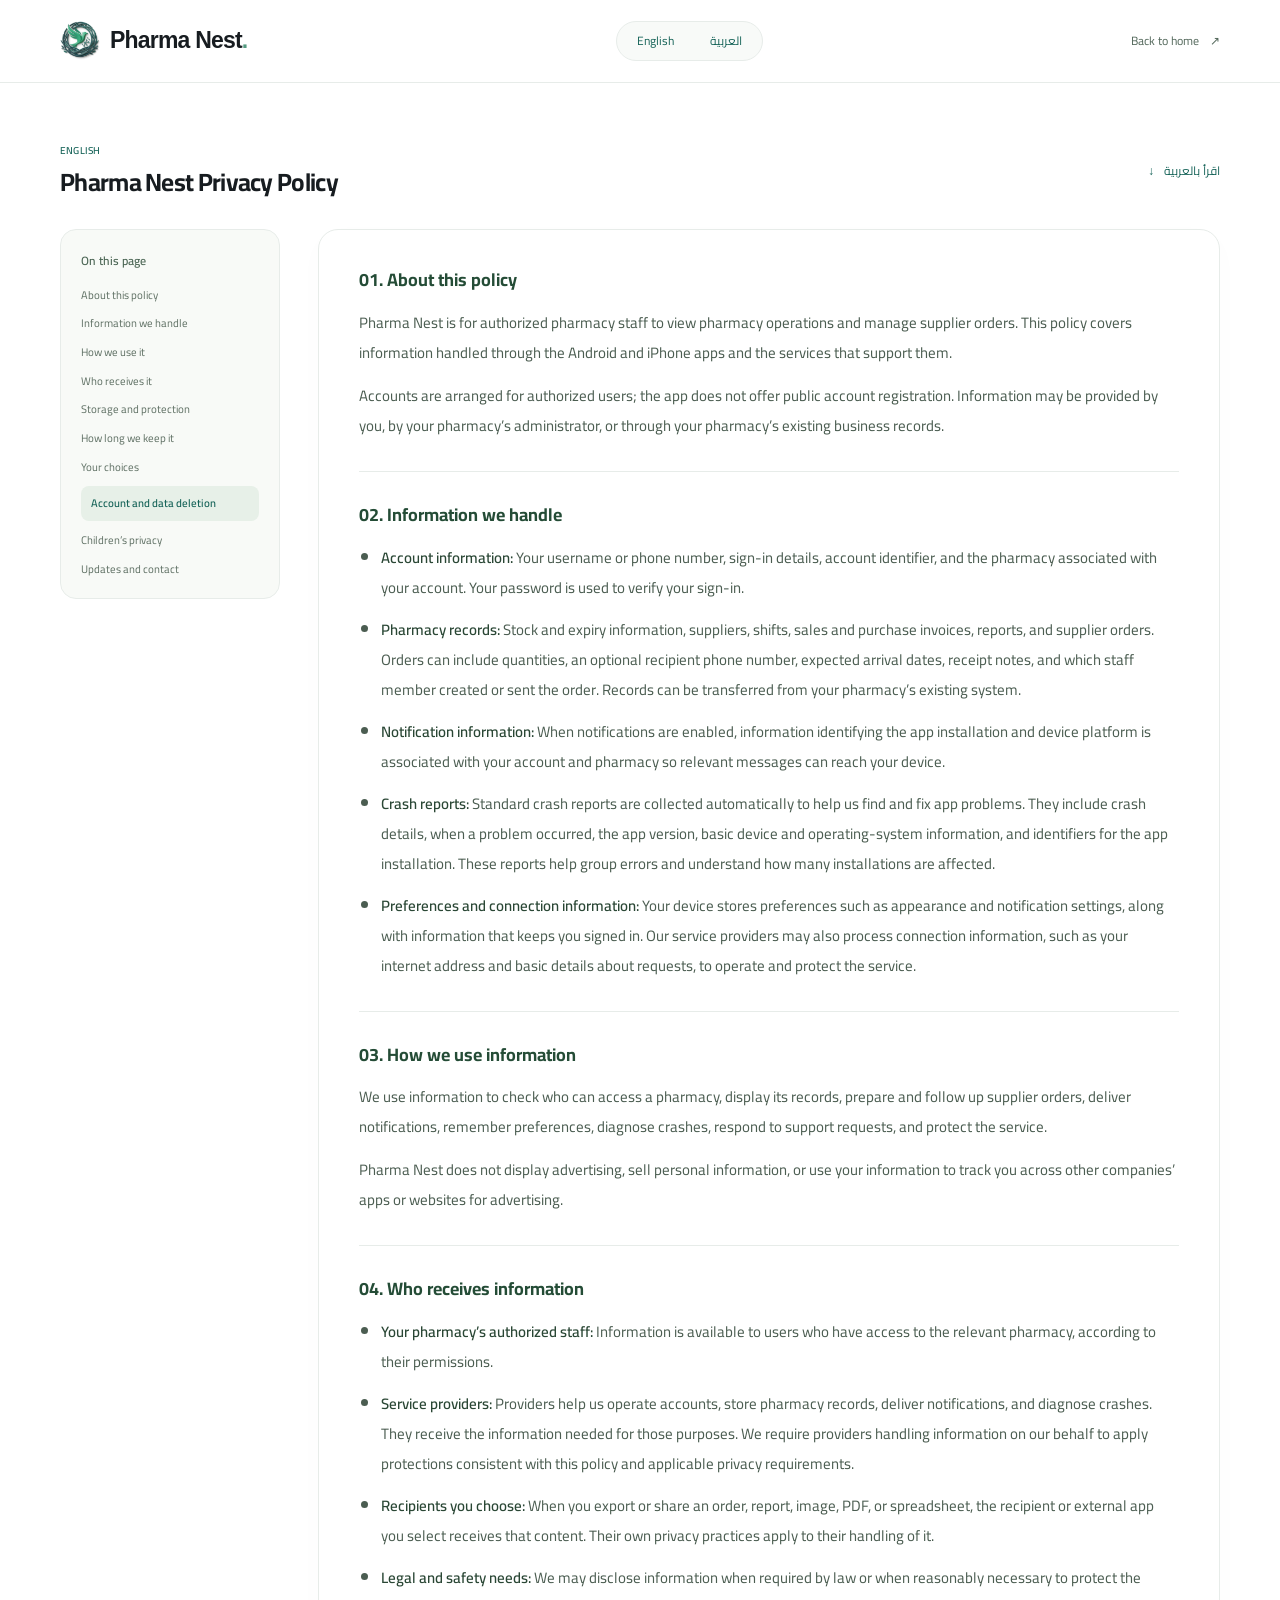
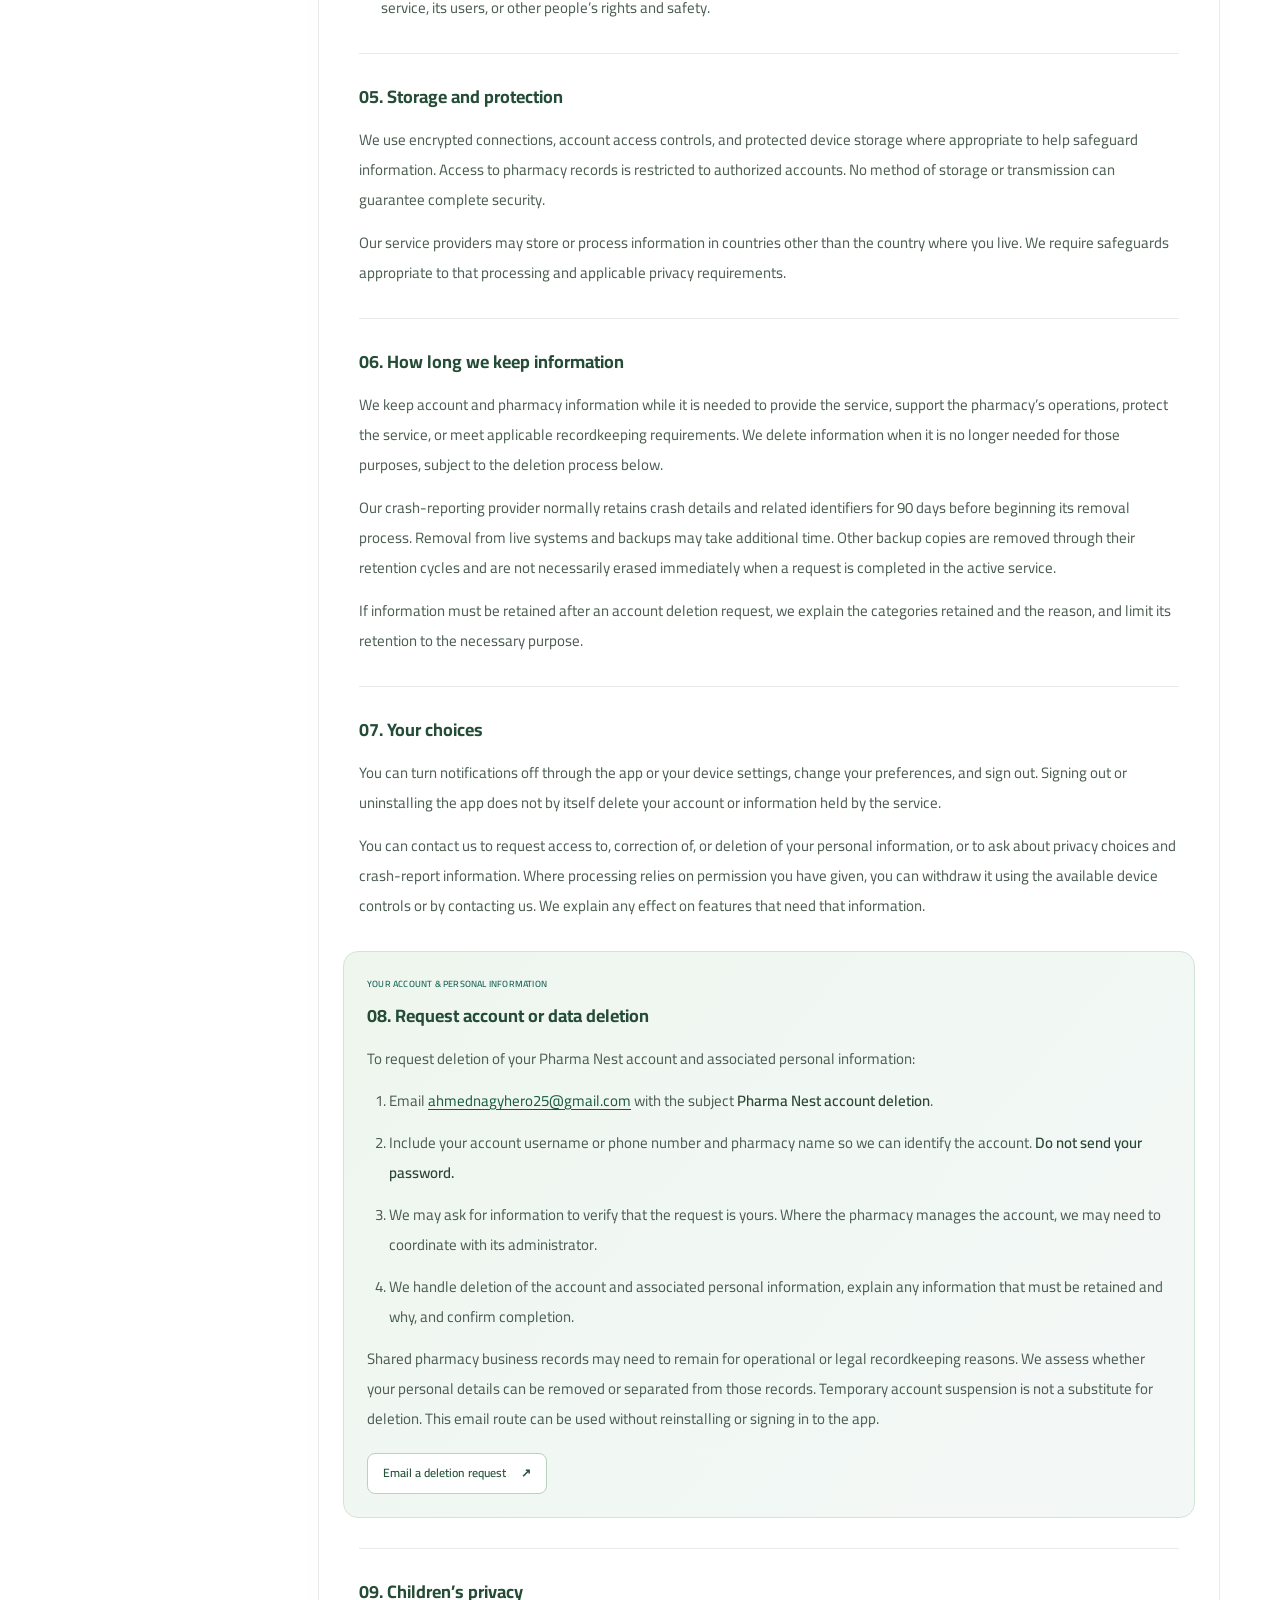
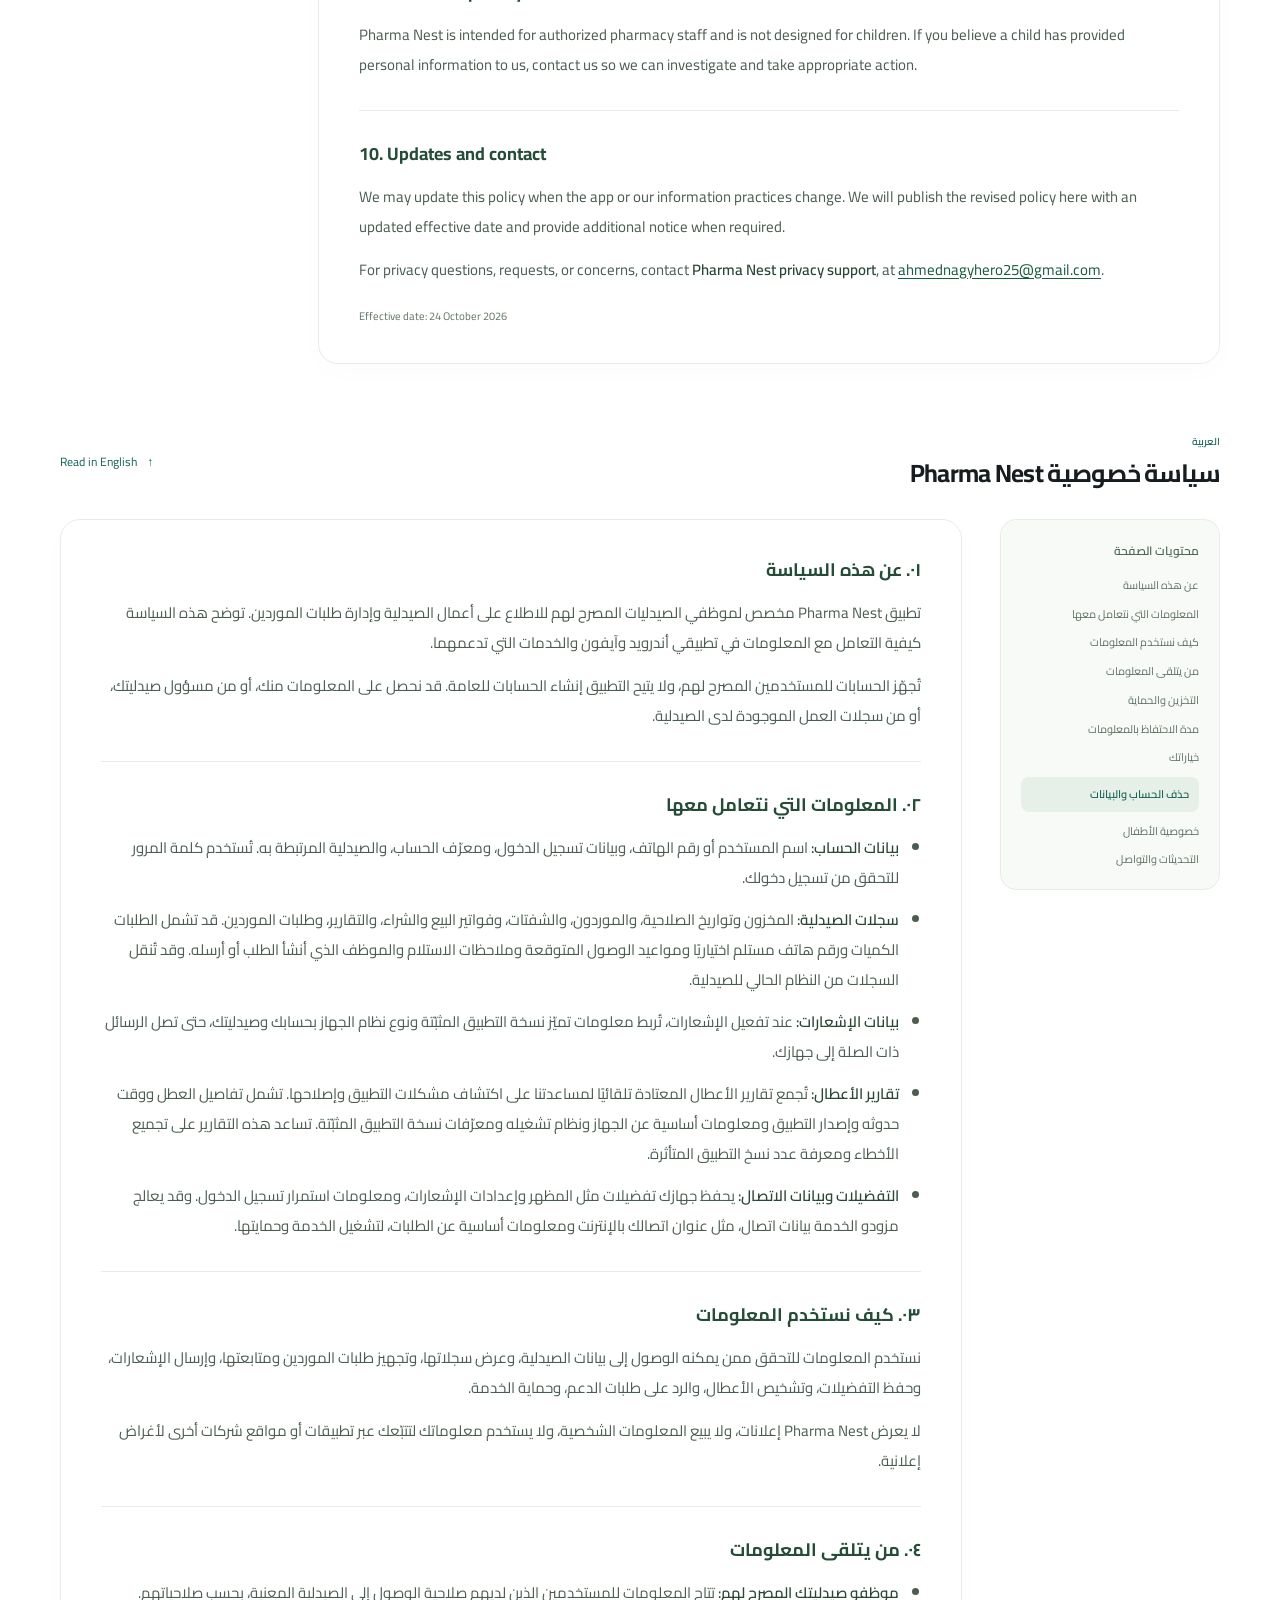
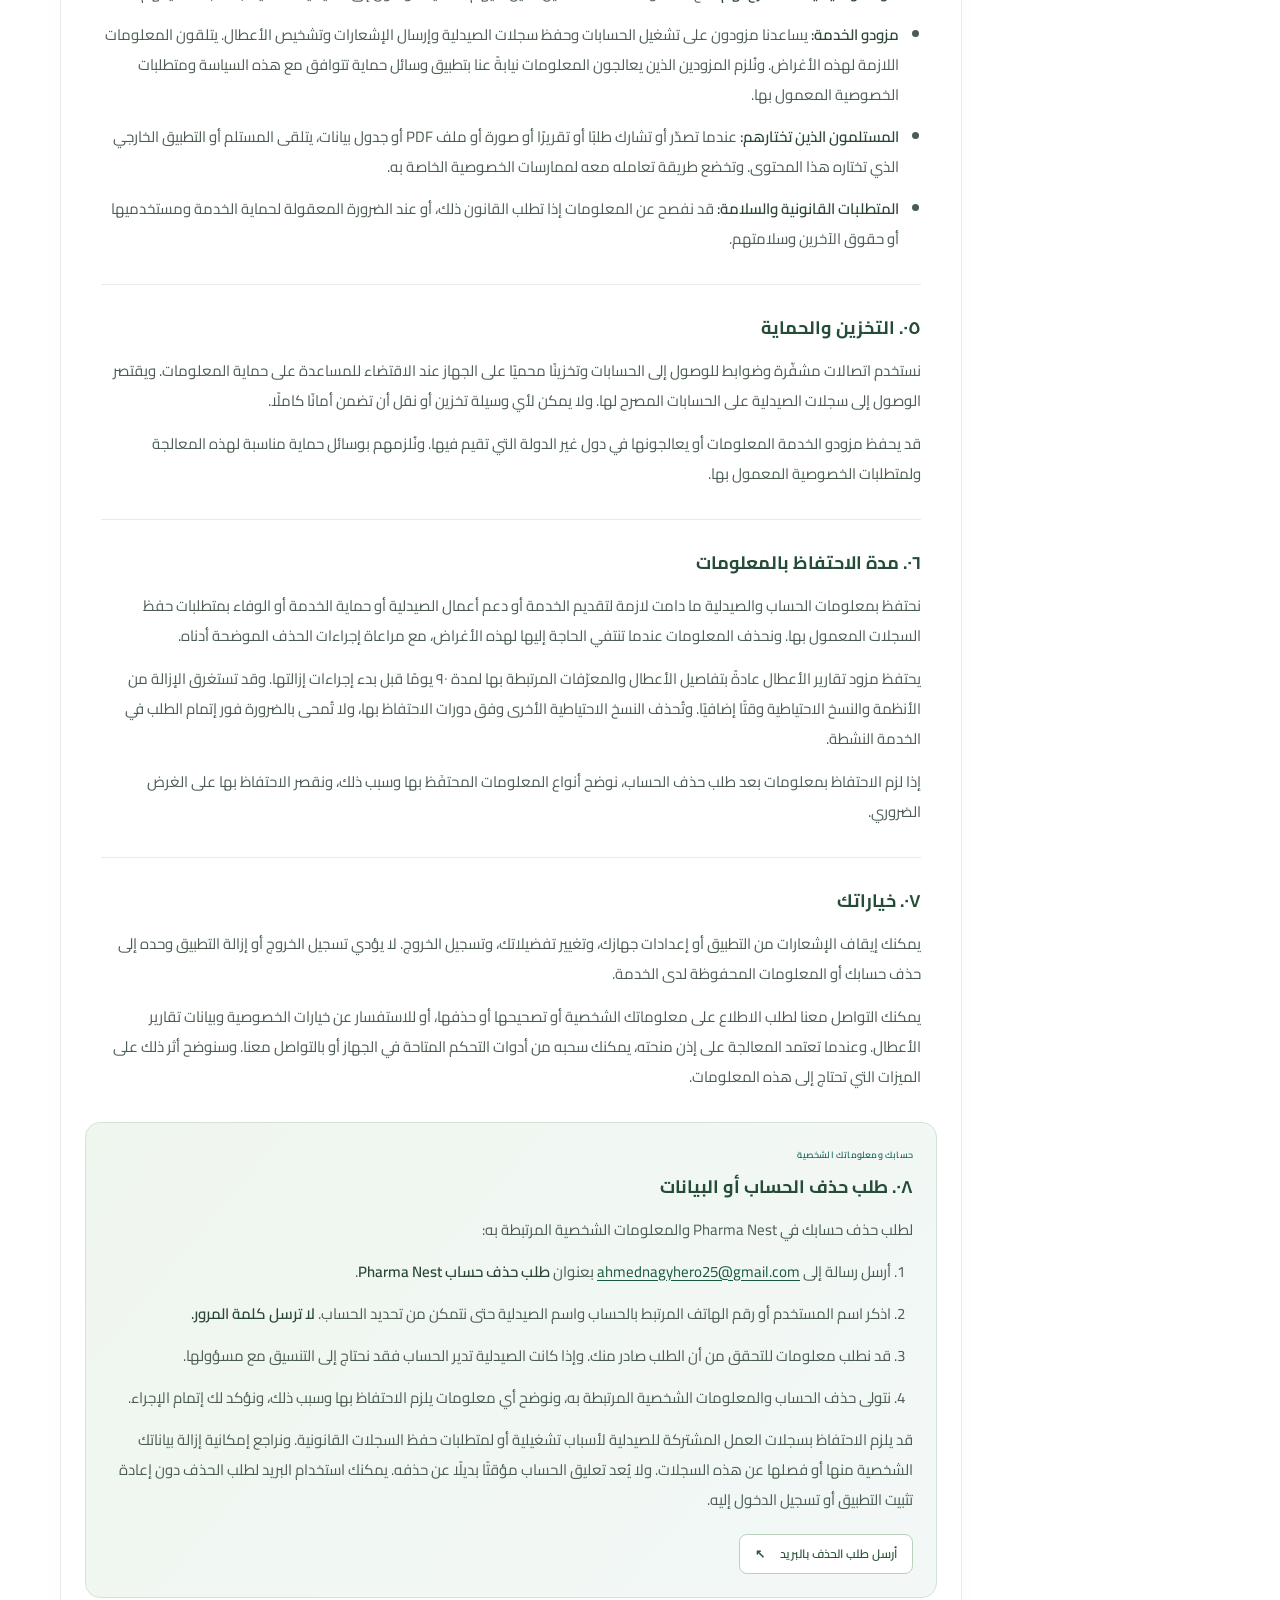
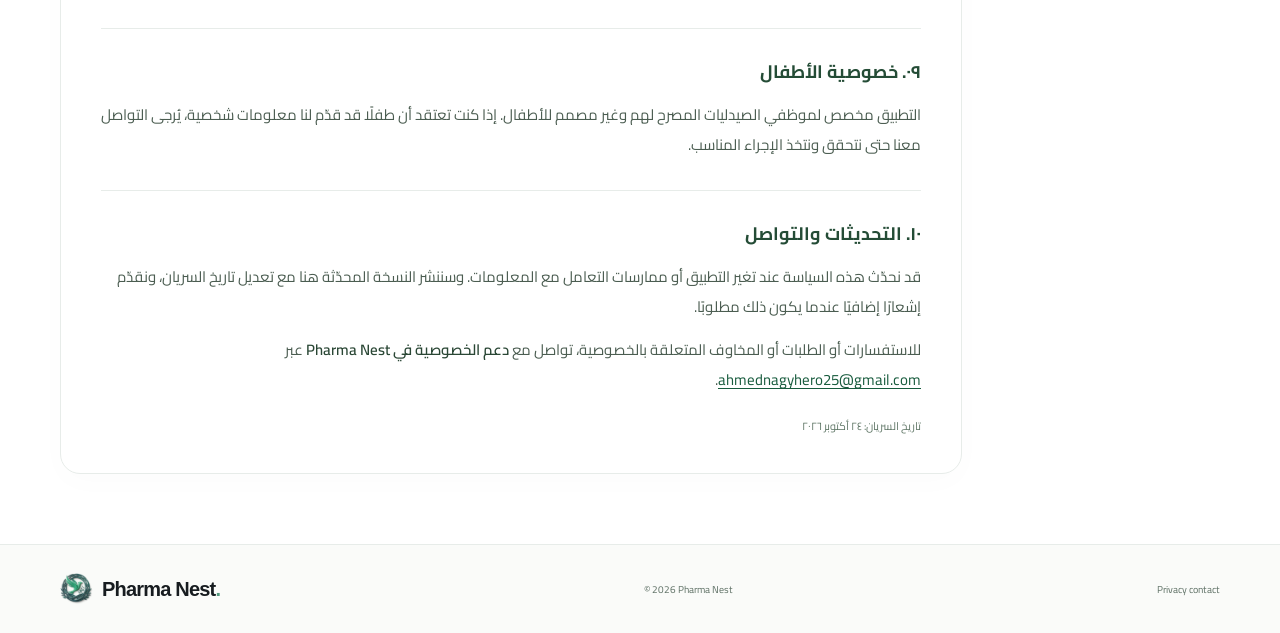
==== commit 1a35b29b: "enhance views" ====
--- a/privacy-policy.html
+++ b/privacy-policy.html
@@ -5,7 +5,17 @@
   <meta name="viewport" content="width=device-width, initial-scale=1">
   <meta name="theme-color" content="#5a9f86">
   <meta name="description" content="Pharma Nest Privacy Policy: how we handle account information, pharmacy records, notifications and crash reports, and how to request access or deletion. Available in English and Arabic.">
+  <meta property="og:title" content="Privacy Policy | Pharma Nest">
+  <meta property="og:description" content="How Pharma Nest handles account information, pharmacy records, notifications and crash reports.">
+  <meta property="og:type" content="website">
+  <meta property="og:url" content="https://pharma-nest.com/privacy-policy.html">
+  <meta property="og:site_name" content="Pharma Nest">
+  <meta property="og:image" content="https://pharma-nest.com/assets/og-banner.jpg">
+  <meta property="og:image:width" content="1200">
+  <meta property="og:image:height" content="630">
+  <meta name="twitter:card" content="summary_large_image">
   <title>Privacy Policy | Pharma Nest</title>
+  <link rel="canonical" href="https://pharma-nest.com/privacy-policy.html">
   <link rel="icon" href="assets/logo.png" type="image/png">
   <link rel="preload" href="assets/fonts/Cairo-Regular.ttf" as="font" type="font/ttf" crossorigin>
   <link rel="stylesheet" href="styles.css?v=20261023-images1">
--- a/styles.css
+++ b/styles.css
@@ -232,6 +232,22 @@
 .hero-description b {
   font-weight:600;
   white-space:nowrap
+}
+.hero-compatibility {
+  display:inline-flex;
+  align-items:center;
+  justify-content:center;
+  gap:9px;
+  max-width:100%;
+  margin-top:20px;
+  padding:10px 18px;
+  border:1px solid #d5e5d9;
+  border-radius:12px;
+  background:#edf5ef;
+  color:var(--deep);
+  font-size:clamp(13px,2vw,17px);
+  font-weight:700;
+  line-height:1.8;
 }
 .hero-actions {
   display:flex;
